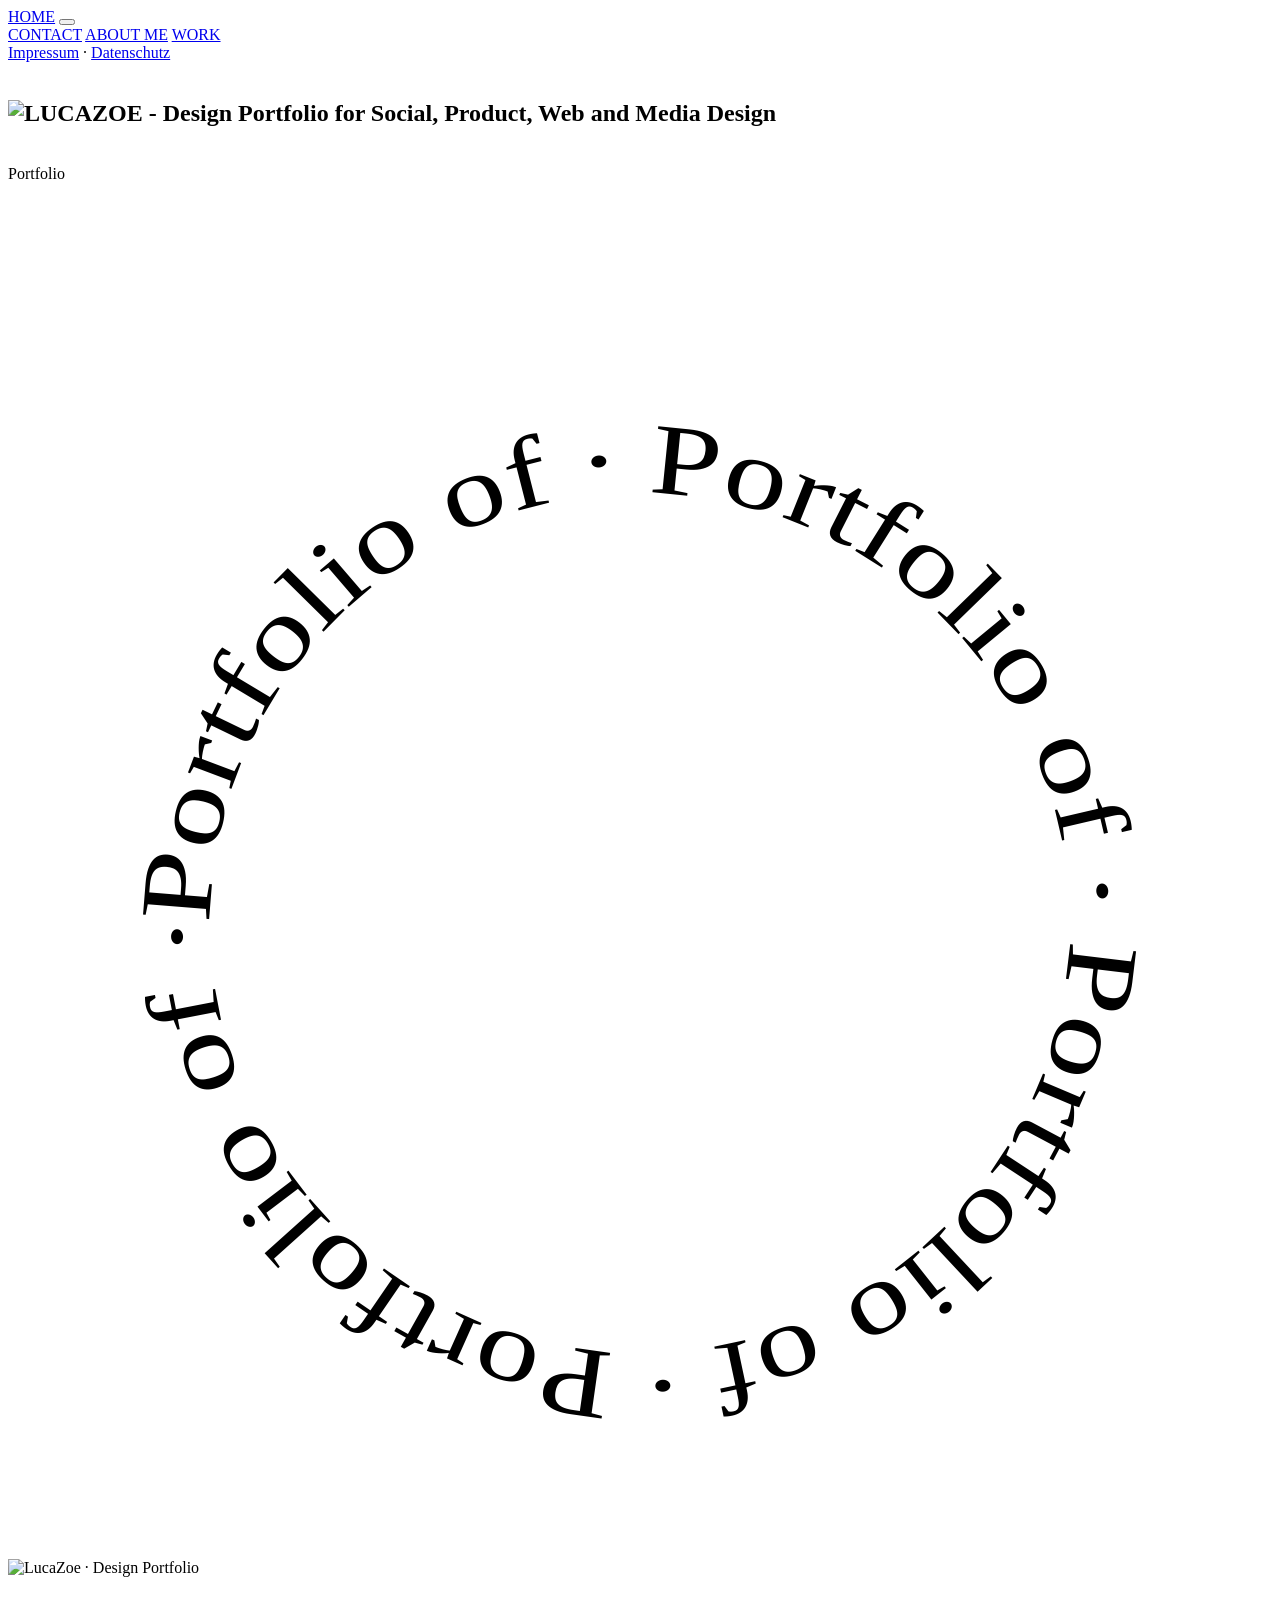
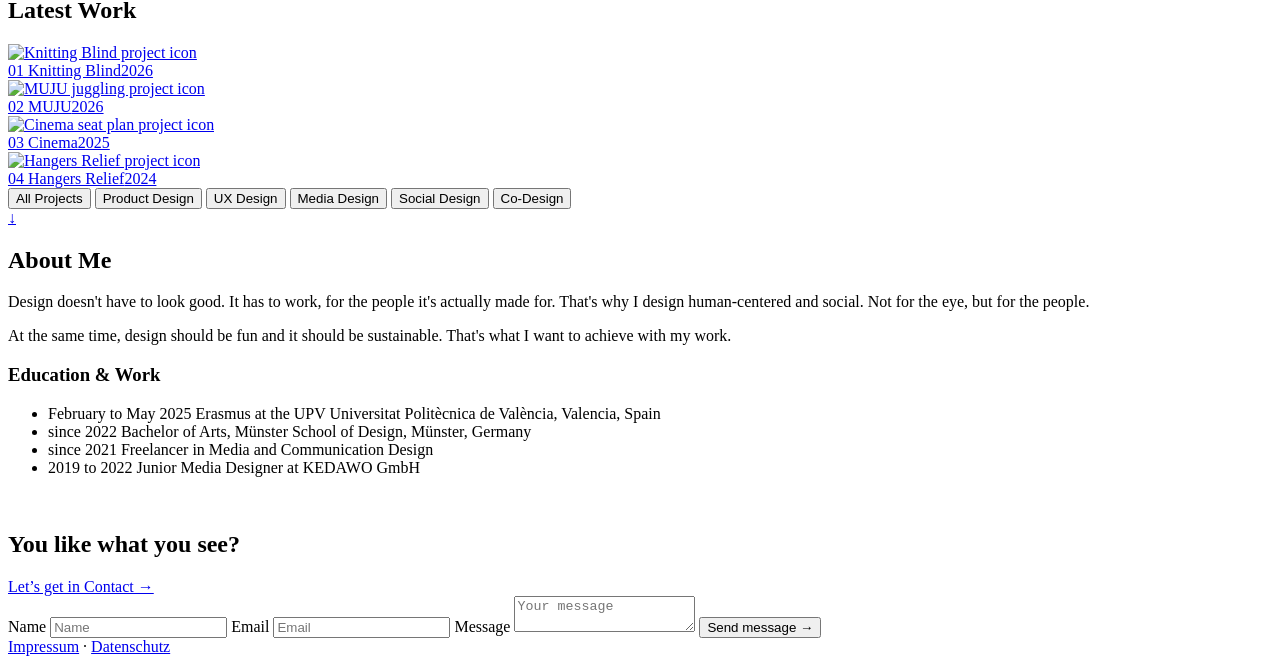
==== index.html @ 9c7be5c7 "Index uploaded" ====
<!doctype html>
<html lang="en">
<head>
  <meta charset="utf-8">
  <meta name="viewport" content="width=device-width, initial-scale=1">
  <meta name="referrer" content="strict-origin-when-cross-origin">
  <meta name="description" content="LUCAZOE - Portfolio for Social, Product, Web and Media Design.">
  <title>LUCAZOE · Design Portfolio</title>
  <link rel="canonical" href="https://lucazoe.com/">
  <meta property="og:type" content="website">
  <meta property="og:title" content="LUCAZOE · Design Portfolio">
  <meta property="og:description" content="LUCAZOE - Portfolio for Social, Product, Web and Media Design.">
  <meta property="og:url" content="https://lucazoe.com/">
  <meta property="og:image" content="https://lucazoe.com/images/lucazoe-logo.png">
  <meta name="twitter:card" content="summary_large_image">
  <meta name="twitter:title" content="LUCAZOE · Design Portfolio">
  <meta name="twitter:description" content="LUCAZOE - Portfolio for Social, Product, Web and Media Design.">
  <meta name="twitter:image" content="https://lucazoe.com/images/lucazoe-logo.png">
  <link rel="icon" href="/favicon.png" type="image/png">
  <link rel="apple-touch-icon" href="/apple-touch-icon.png">
  <link rel="preconnect" href="https://fonts.googleapis.com">
  <link rel="preconnect" href="https://fonts.gstatic.com" crossorigin>
  <link rel="stylesheet" href="https://fonts.googleapis.com/css2?family=DM+Sans:wght@400;700&family=Space+Grotesk:wght@300;400;700&display=swap">
  <link rel="stylesheet" href="style.css">
  <link rel="stylesheet" href="alt-hero.css">
  <script type="application/ld+json">
  {
    "@context": "https://schema.org",
    "@type": "Person",
    "name": "Luca Zoe Pumpe",
    "alternateName": "LUCAZOE",
    "url": "https://lucazoe.com/",
    "image": "https://lucazoe.com/images/lucazoe-logo.png",
    "jobTitle": "Social, Product, Web and Media Designer"
  }
  </script>
</head>
<body>
  <nav class="site-nav" aria-label="Main navigation">
    <a class="menu-button" href="index.html">HOME</a>
    <span class="menu-line" aria-hidden="true"></span>
    <button class="nav-toggle" type="button" aria-expanded="false" aria-controls="nav-links" aria-label="Toggle menu">
      <span class="nav-toggle-bar" aria-hidden="true"></span>
      <span class="nav-toggle-bar" aria-hidden="true"></span>
      <span class="nav-toggle-bar" aria-hidden="true"></span>
    </button>
    <div class="nav-links" id="nav-links">
      <a href="#contact">CONTACT</a>
      <a href="#about">ABOUT ME</a>
      <a href="#work">WORK</a>
      <div class="nav-links-legal">
        <a href="impressum.html">Impressum</a>
        <span aria-hidden="true">&middot;</span>
        <a href="datenschutz.html">Datenschutz</a>
      </div>
    </div>
  </nav>

  <main>
    <section class="hero-section" id="hero" aria-labelledby="hero-title">
      <div class="hero">
        <div class="category face-1 category-photo"><img decoding="async" class="category-inner" src="stickers/face/eyes.png" alt="" draggable="false"></div>
        <h1 id="hero-title" class="hero-title-heading"><img class="hero-type" src="images/lucazoe-logo.png" alt="LUCAZOE - Design Portfolio for Social, Product, Web and Media Design" fetchpriority="high" decoding="async"></h1>
        <div class="category face-2 category-photo"><img decoding="async" class="category-inner" src="stickers/face/nose.png" alt="" draggable="false"></div>
        <span class="category drag-hint"><span class="category-inner">Portfolio</span></span>
        <div class="category face-3 category-photo"><img decoding="async" class="category-inner" src="stickers/face/mouth.png" alt="" draggable="false"></div>
        <div class="category face-4 category-photo"><img decoding="async" class="category-inner" src="stickers/face/mouth-tongue.png" alt="" draggable="false"></div>
        <div class="category face-5 category-photo"><img decoding="async" class="category-inner" src="stickers/face/glasses.png" alt="" draggable="false"></div>
        <div class="category face-6 category-photo"><img decoding="async" class="category-inner" src="stickers/face/eyes-closed.png" alt="" draggable="false"></div>
        <img decoding="async" class="hero-explosion" src="stickers/explosion.png" alt="" aria-hidden="true">
      </div>
    </section>

    <!-- responsive-only hero (≤1080px): swapped in for the drag-and-build hero above,
         which stays the desktop experience. Toggled purely via CSS in alt-hero.css. -->
    <section class="ring-hero-section" aria-label="LUCAZOE · Design Portfolio">
      <div class="ring-hero-frame">
        <img decoding="async" class="ring-word ring-word-zoe" src="images/logo-zoe.png" alt="">
        <div class="ring-badge" aria-hidden="true">
          <svg class="ring-badge-svg" viewBox="0 0 200 200">
            <defs>
              <path id="ringPath" d="M 100,100 m -68,0 a 68,68 0 1,1 136,0 a 68,68 0 1,1 -136,0" />
            </defs>
            <text class="ring-text">
              <textPath href="#ringPath" textLength="427" lengthAdjust="spacingAndGlyphs">Portfolio of · Portfolio of · Portfolio of · Portfolio of · </textPath>
            </text>
          </svg>
        </div>
        <img decoding="async" class="ring-word ring-word-luca" src="images/logo-luca.png" alt="LucaZoe · Design Portfolio">
      </div>
    </section>

    <section class="work-section" id="work" aria-labelledby="work-title">
      <div class="work-sticky">
        <div class="work-header"><h2 class="section-heading button" id="work-title">Latest Work</h2></div>
        <div class="work-body">
          <div class="work-slider">
            <div class="work-track">
              <a class="work-card" id="latest-work-0" href="project-knittingblind.html" data-project="0" data-category="social co-design"><img decoding="async" class="work-card-image" data-src="work/knitting-blind.jpg" alt="Knitting Blind project icon" width="1207" height="1009"><div class="work-card-overlay"><span class="work-card-title"><span class="work-card-num">01</span> Knitting Blind</span><span class="work-card-year">2026</span></div></a>
              <a class="work-card" href="project-mujujuggling.html" data-project="1" data-category="ux media product"><img decoding="async" class="work-card-image" data-src="work/muju-juggling.jpg" alt="MUJU juggling project icon" width="1207" height="1009"><div class="work-card-overlay"><span class="work-card-title"><span class="work-card-num">02</span> MUJU</span><span class="work-card-year">2026</span></div></a>
              <a class="work-card" href="project-cinemaseatplan.html" data-project="2" data-category="ux"><img decoding="async" class="work-card-image" data-src="work/cinema-seat-plan.jpg" alt="Cinema seat plan project icon" width="1207" height="1009"><div class="work-card-overlay"><span class="work-card-title"><span class="work-card-num">03</span> Cinema</span><span class="work-card-year">2025</span></div></a>
              <a class="work-card" href="project-hangersrelief.html" data-project="3" data-category="product"><img decoding="async" class="work-card-image" data-src="work/hangers-relief.jpg" alt="Hangers Relief project icon" width="1207" height="1009"><div class="work-card-overlay"><span class="work-card-title"><span class="work-card-num">04</span> Hangers Relief</span><span class="work-card-year">2024</span></div></a>
            </div>
          </div>
          <div class="work-categories">
            <button class="work-category-box is-active" type="button" data-filter="all">All Projects</button>
            <button class="work-category-box" type="button" data-filter="product">Product Design</button>
            <button class="work-category-box" type="button" data-filter="ux">UX Design</button>
            <button class="work-category-box" type="button" data-filter="media">Media Design</button>
            <button class="work-category-box" type="button" data-filter="social">Social Design</button>
            <button class="work-category-box" type="button" data-filter="co-design">Co-Design</button>
          </div>
        </div>
        <a class="work-next" href="#about" aria-label="Continue to About Me">
          <span class="work-next-arrow" aria-hidden="true">&#8595;</span>
        </a>
      </div>
    </section>

    <section class="section about" id="about" aria-labelledby="about-title">
      <div class="about-copy">
        <div class="about-centered">
          <h2 class="section-heading button" id="about-title">About Me</h2>

          <div class="about-columns">
            <div class="about-intro">
              <p class="about-text">Design doesn't have to look good. It has to work, for the people it's actually made for. That's why I design human-centered and social. Not for the eye, but for the people.</p>
              <p class="about-text">At the same time, design should be fun and it should be sustainable. That's what I want to achieve with my work.</p>
            </div>

            <div class="about-timelines">
              <div class="about-block">
                <h3 class="about-subheading">Education &amp; Work</h3>
                <ul class="about-timeline">
                  <li>
                    <span class="about-timeline-date">February to May 2025</span>
                    <span class="about-timeline-desc">Erasmus at the UPV Universitat Politècnica de València, Valencia, Spain</span>
                  </li>
                  <li>
                    <span class="about-timeline-date">since 2022</span>
                    <span class="about-timeline-desc">Bachelor of Arts, Münster School of Design, Münster, Germany</span>
                  </li>
                  <li>
                    <span class="about-timeline-date">since 2021</span>
                    <span class="about-timeline-desc">Freelancer in Media and Communication Design</span>
                  </li>
                  <li>
                    <span class="about-timeline-date">2019 to 2022</span>
                    <span class="about-timeline-desc">Junior Media Designer at KEDAWO GmbH</span>
                  </li>
                </ul>
              </div>
            </div>
          </div>
        </div>
      </div>
    </section>

    <section class="section contact" data-nav-theme="dark" id="contact" aria-labelledby="contact-title">
      <div class="contact-copy">
        <img class="contact-face" data-src="images/contact-face.png" alt="" aria-hidden="true" decoding="async">
        <h2 class="section-heading button" id="contact-title">You like what you see?</h2>
        <a class="contact-cta" href="mailto:hello@lucazoe.com">Let’s get in Contact &rarr;</a>
      </div>
      <form class="contact-form">
        <label class="sr-only" for="name">Name</label>
        <input id="name" name="name" placeholder="Name" required>
        <label class="sr-only" for="email">Email</label>
        <input id="email" name="email" type="email" placeholder="Email" required>
        <label class="sr-only" for="message">Message</label>
        <textarea id="message" name="message" placeholder="Your message" required></textarea>
        <button type="submit">Send message &rarr;</button>
        <div class="form-status" role="status" aria-live="polite"></div>
      </form>
      <div class="contact-legal">
        <a href="impressum.html">Impressum</a>
        <span aria-hidden="true">·</span>
        <a href="datenschutz.html">Datenschutz</a>
      </div>
    </section>
  </main>

  <script src="script.js" defer></script>
</body>
</html>
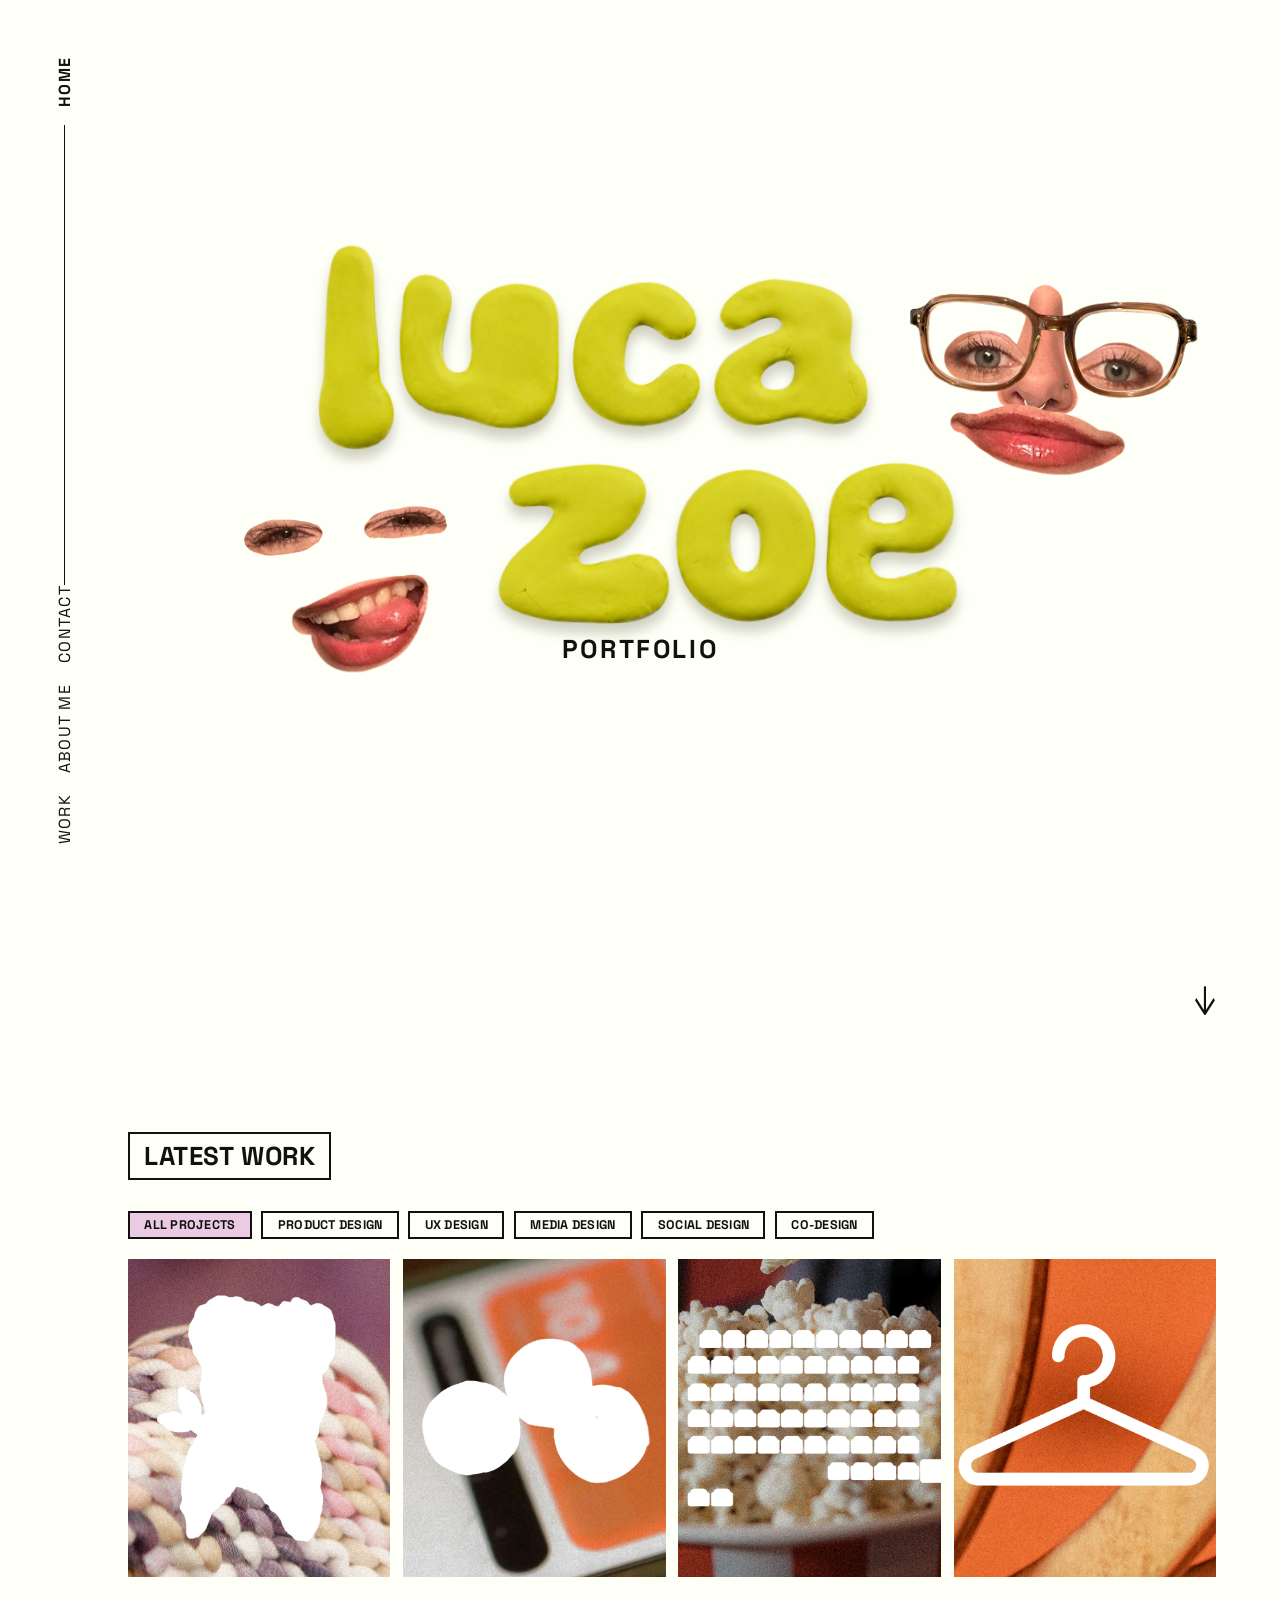
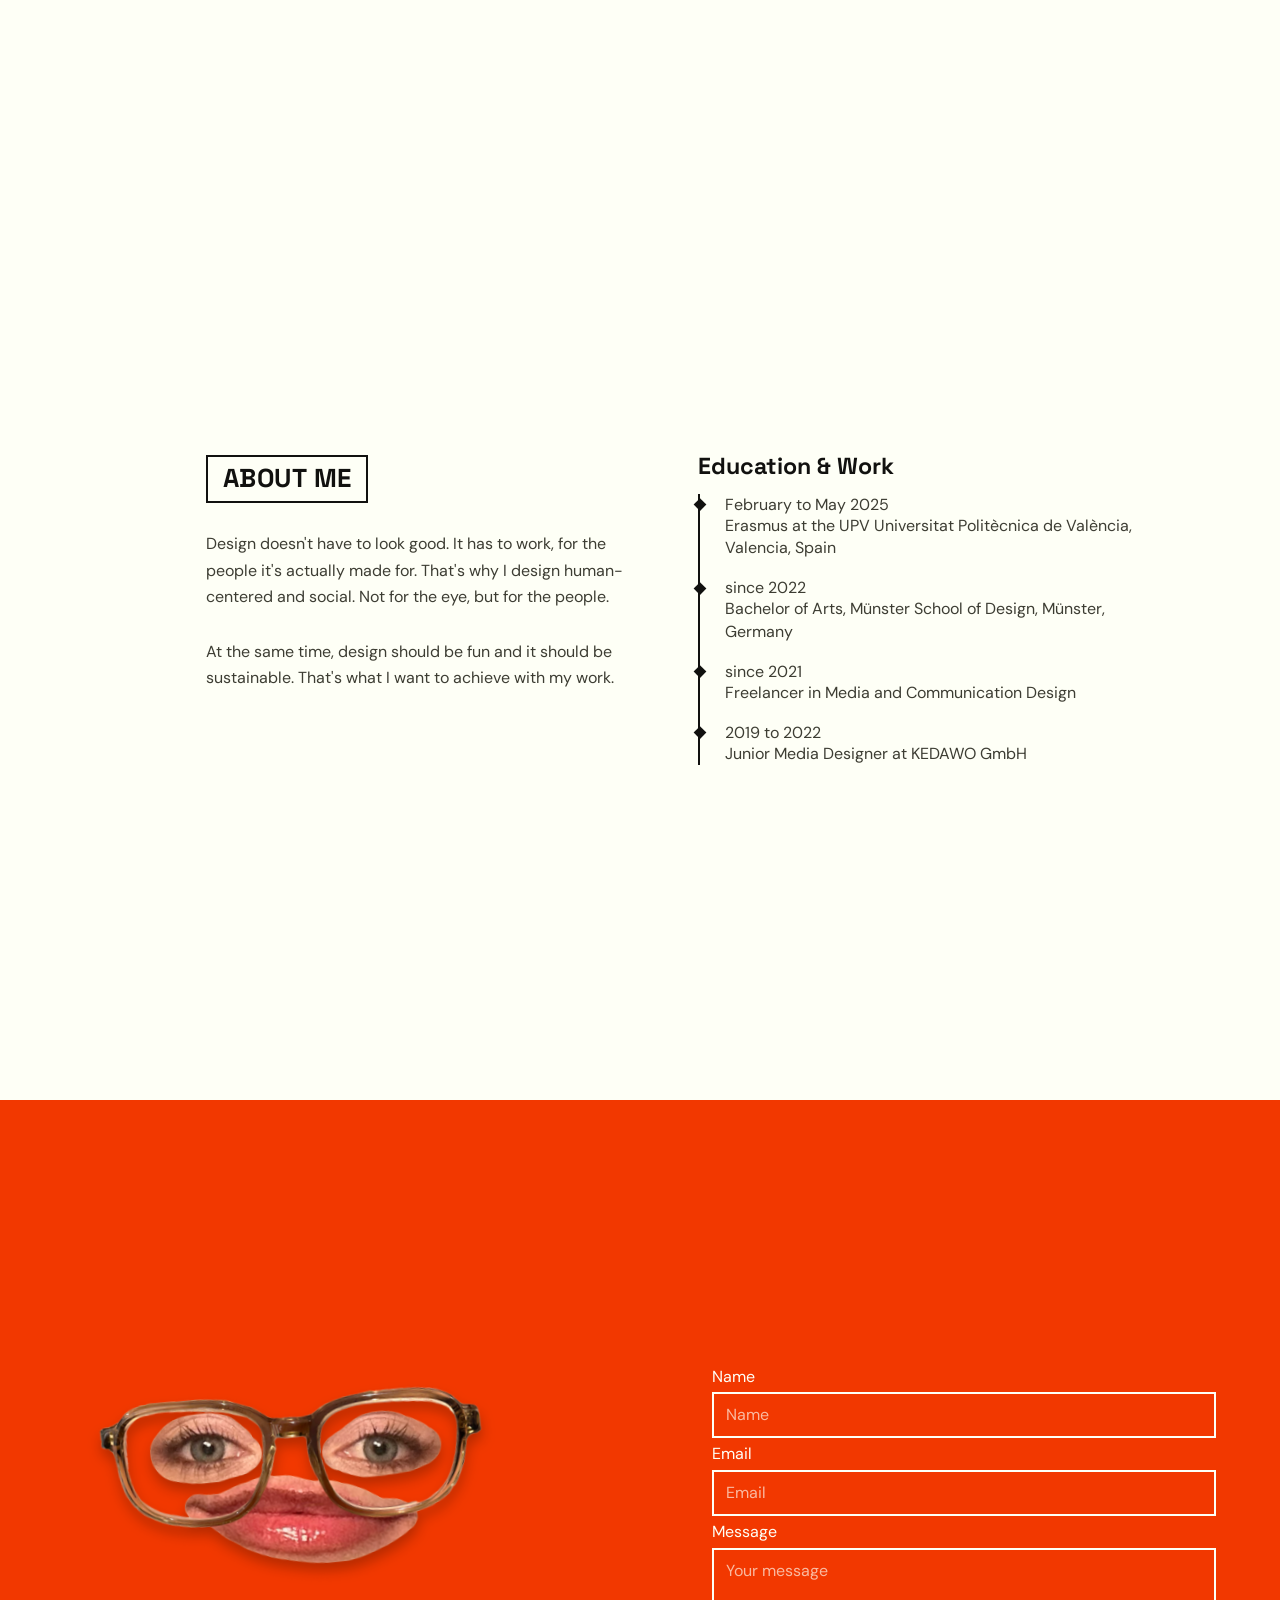
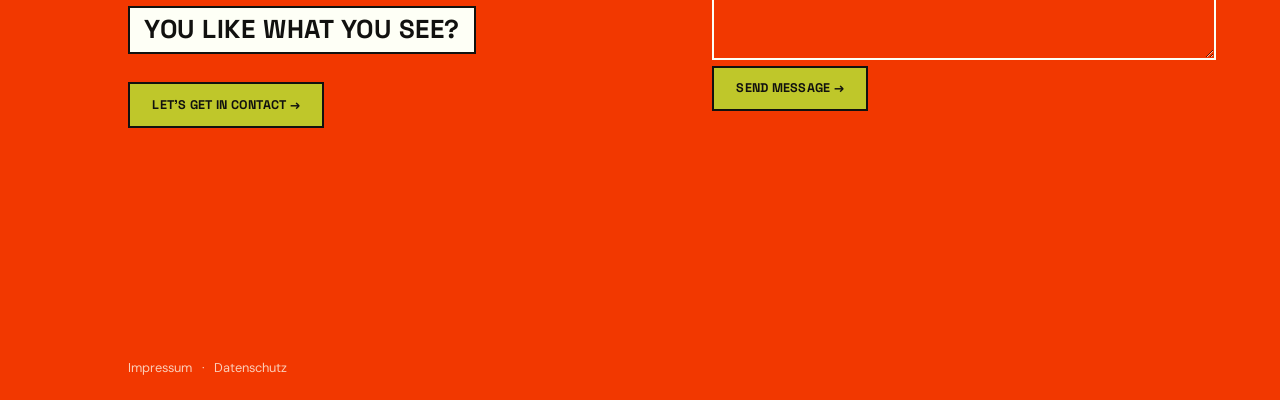
==== commit 309930de: "Update 16.09.26" ====
--- a/index.html
+++ b/index.html
@@ -65,7 +65,7 @@
         <span class="category drag-hint"><span class="category-inner">Portfolio</span></span>
         <div class="category face-3 category-photo"><img decoding="async" class="category-inner" src="stickers/face/mouth.png" alt="" draggable="false"></div>
         <div class="category face-4 category-photo"><img decoding="async" class="category-inner" src="stickers/face/mouth-tongue.png" alt="" draggable="false"></div>
-        <div class="category face-5 category-photo"><img decoding="async" class="category-inner" src="stickers/face/glasses.png" alt="" draggable="false"></div>
+        <div class="category face-5 category-photo"><img decoding="async" class="category-inner" src="stickers/face/glasses.png" alt="" draggable="false"><div class="hero-cursor-hint" aria-hidden="true"><span class="hero-cursor-hint-icon"><svg viewBox="0 0 24 24" xmlns="http://www.w3.org/2000/svg"><g class="hero-cursor-hint-burst"><line x1="4" y1="-0.5" x2="4" y2="-3.5"/><line x1="4" y1="-0.5" x2="4" y2="-3.5" transform="rotate(45 4 2)"/><line x1="4" y1="-0.5" x2="4" y2="-3.5" transform="rotate(90 4 2)"/><line x1="4" y1="-0.5" x2="4" y2="-3.5" transform="rotate(135 4 2)"/><line x1="4" y1="-0.5" x2="4" y2="-3.5" transform="rotate(180 4 2)"/><line x1="4" y1="-0.5" x2="4" y2="-3.5" transform="rotate(225 4 2)"/><line x1="4" y1="-0.5" x2="4" y2="-3.5" transform="rotate(270 4 2)"/><line x1="4" y1="-0.5" x2="4" y2="-3.5" transform="rotate(315 4 2)"/></g><path d="M4 2L4 17L7.5 14L10 20L13 18.5L10.5 12.5L16 12.5Z"/></svg></span></div></div>
         <div class="category face-6 category-photo"><img decoding="async" class="category-inner" src="stickers/face/eyes-closed.png" alt="" draggable="false"></div>
         <img decoding="async" class="hero-explosion" src="stickers/explosion.png" alt="" aria-hidden="true">
       </div>
@@ -160,7 +160,7 @@
       <div class="contact-copy">
         <img class="contact-face" data-src="images/contact-face.png" alt="" aria-hidden="true" decoding="async">
         <h2 class="section-heading button" id="contact-title">You like what you see?</h2>
-        <a class="contact-cta" href="mailto:hello@lucazoe.com">Let’s get in Contact &rarr;</a>
+        <a class="contact-cta" href="mailto:pumpemedia@gmail.com">Let’s get in Contact &rarr;</a>
       </div>
       <form class="contact-form">
         <label class="sr-only" for="name">Name</label>
--- a/style.css
+++ b/style.css
@@ -0,0 +1,678 @@
+:root {
+  --paper: #fefff6;
+  --ink: #11110f;
+  --acid: #bfc72a;
+  --pink: #ebcbe3;
+  --red: #c83306;
+  --gutter: clamp(1.25rem, 5vw, 6rem);
+  --nav-w: 2.75rem;
+  --content-safe: calc(var(--gutter) + var(--nav-w) + 1.25rem);
+
+  /* type system, shared with project.css: exactly 4 categories, each a fixed
+     family+weight pair everything on the site must match. H1 = display/400,
+     appears exactly once (the hero title, project.html only — this page's hero
+     is a logo image). H2 = display/700, every other heading, boxed or not, plus
+     any small-caps label styled like one (e.g. the drag-hint, the work card's
+     hover meta line). Fließtext = text/400, all body copy. Button = display/700
+     + uppercase, reserved for anything meant to read as clickable UI (filled
+     boxes, nav links, "next" labels) — sizes vary by context (a nav link isn't
+     sized like a filled CTA) but family+weight+case never do. H2 sits a half
+     golden-ratio step (√1.618) above body; Button was dialed down a further
+     full step below that, so it no longer moves in lockstep with H2. */
+  --font-display: 'Space Grotesk', sans-serif;
+  --font-text: 'DM Sans', sans-serif;
+  --fs-ratio: 1.618;
+  --fs-ratio-step: 1.272;
+  --fs-body: 1rem;
+  --fs-h2: calc(var(--fs-body) * var(--fs-ratio-step) * var(--fs-ratio-step));
+  --fs-button: calc(var(--fs-body) * var(--fs-ratio-step) / var(--fs-ratio));
+  --fs-h1: calc(var(--fs-body) * 4.236);
+}
+
+* { box-sizing: border-box; }
+
+html {
+  scroll-behavior: smooth;
+  scrollbar-color: var(--acid) var(--paper);
+  scrollbar-width: thin;
+}
+
+/* deferred images (script.js only sets their real src once they actually
+   scroll into view — see the IntersectionObserver there): a shimmering
+   placeholder fills the box so loading is visible, and once the observer
+   fires the image rises up from below into its final spot; the shimmer then
+   just gets swapped out for the decoded photo underneath it once it arrives */
+@keyframes img-shimmer { 0% { background-position: 200% 0; } 100% { background-position: -200% 0; } }
+img[data-src] {
+  translate: 0 6rem;
+  transition: translate 3s cubic-bezier(.16,1,.3,1);
+}
+/* work-card images skip the shimmer placeholder entirely — the card sits with
+   no background of its own, so while loading it should show nothing at all
+   behind the photo rather than a tinted fill */
+img[data-src]:not(.work-card-image) {
+  background: linear-gradient(100deg, rgba(17,17,15,.05) 30%, rgba(17,17,15,.12) 50%, rgba(17,17,15,.05) 70%);
+  background-size: 200% 100%;
+  animation: img-shimmer 1.4s ease-in-out infinite;
+}
+/* carousel .slide images sit this opacity fade out — they're already opacity:0/1
+   toggled by .is-active (see the slider rules further down) and stacked via
+   position:absolute, so fading them in independently would show every slide at
+   once; they still get the shimmer + the further/slower rise above */
+img[data-src]:not(.slide) {
+  opacity: 0;
+  transition: translate 3s cubic-bezier(.16,1,.3,1), opacity 3s cubic-bezier(.16,1,.3,1);
+}
+img[data-src].is-entering { translate: 0 0; }
+img[data-src]:not(.slide).is-entering { opacity: 1; }
+img[data-src].is-loaded { animation: none; background: none; }
+@media (prefers-reduced-motion: reduce) {
+  img[data-src] { animation: none; translate: 0 0; opacity: 1; transition: none; }
+}
+
+::-webkit-scrollbar { width: 12px; }
+::-webkit-scrollbar-track { background: var(--paper); }
+::-webkit-scrollbar-thumb { background: var(--acid); border: 2px solid var(--paper); }
+
+body {
+  margin: 0;
+  color: var(--ink);
+  background: var(--paper);
+  font-family: var(--font-text);
+  font-size: 16px;
+  /* clip, not hidden: hidden (or auto/scroll) on only one axis forces the
+     other axis to compute as auto too, turning body into its own scroll
+     container — which breaks .site-nav's position:fixed sidebar (it would
+     start tracking that new scroll container instead of the viewport).
+     clip suppresses the same stray horizontal overflow without ever
+     creating a scrolling box. */
+  overflow-x: clip;
+}
+
+a { color: inherit; text-decoration: none; }
+
+.site-nav {
+  position: fixed;
+  z-index: 10;
+  top: 3.5rem;
+  left: calc((var(--content-safe) - var(--nav-w)) / 2);
+  width: var(--nav-w);
+  display: flex;
+  flex-direction: column;
+  align-items: center;
+  height: calc(100vh - 7rem);
+}
+
+.menu-button {
+  writing-mode: vertical-rl;
+  transform: rotate(180deg);
+  color: var(--ink);
+  font: 700 var(--fs-body) var(--font-display);
+  letter-spacing: .1em;
+  transition: color .25s ease;
+}
+
+/* flex:1 lets the line fill all the leftover height, pushing CONTACT/ABOUT ME/WORK
+   down flush with the nav's own bottom edge — so the gap below WORK matches the
+   gap above MENUE, both set by .site-nav's top/height */
+.menu-line {
+  width: 1px;
+  flex: 1;
+  margin-top: 1.1rem;
+  background: var(--ink);
+  transition: background .25s ease;
+}
+
+.nav-links {
+  display: flex;
+  flex-direction: column;
+  align-items: center;
+  gap: 1.3rem;
+}
+
+.nav-links a {
+  writing-mode: vertical-rl;
+  transform: rotate(180deg);
+  font: 400 var(--fs-body) var(--font-display);
+  letter-spacing: .08em;
+  transition: color .2s ease;
+}
+
+.nav-links a:hover { color: #777b00; }
+/* legal links only ever show in the mobile dropdown (see the media query
+   below) — the desktop sidebar has no room, and CONTACT already covers
+   reaching out */
+.nav-links-legal { display: none; }
+
+/* hamburger button only exists for the mobile top-bar nav; hidden entirely on
+   desktop so the sidebar nav below is completely unaffected by its presence */
+.nav-toggle { display: none; }
+
+/* white only while a red section (contact) is behind the nav, black everywhere else */
+.site-nav.on-dark .menu-button { color: var(--paper); }
+.site-nav.on-dark .menu-line { background: var(--paper); }
+.site-nav.on-dark .nav-links a { color: var(--paper); }
+.site-nav.on-dark .nav-links a:hover { color: var(--acid); }
+
+.site-footer {
+  padding: 1.5rem var(--gutter) 2rem var(--content-safe);
+  display: flex;
+  gap: .6rem;
+  font: 400 .8rem var(--font-text);
+  color: #8a8a7a;
+}
+.site-footer a { color: inherit; }
+.site-footer a:hover { color: 7b0hsl(60, 100%, 23%); }
+
+.hero-section { height: 100svh; position: relative; }
+
+.hero {
+  position: relative;
+  height: 100%;
+  padding: 3.2rem var(--gutter) 7rem;
+  --logo-w: min(44rem, 59vw);
+  --logo-h: calc(var(--logo-w) * 0.664);
+}
+
+.hero-title-heading { display: contents; }
+
+.hero-type {
+  position: absolute;
+  z-index: 1;
+  top: 50%;
+  left: 50%;
+  width: min(44rem, 59vw);
+  max-width: 66vw;
+  height: auto;
+  filter: drop-shadow(0 0.65rem .35rem rgba(40, 42, 0, .22));
+  transform: translate(-50%, -50%) rotate(-1.5deg);
+  user-select: none;
+  pointer-events: none;
+}
+
+/* stickers and the hint are visible immediately (no more scroll-to-reveal) —
+   a brief one-time wobble on load (triggered from script.js) is the cue that
+   they're draggable instead */
+.category {
+  position: absolute;
+  z-index: 2;
+  font: 400 var(--fs-body) var(--font-text);
+  pointer-events: auto;
+}
+
+/* animates the standalone `rotate` property, not `transform: rotate(...)` —
+   dragging a sticker sets an inline `transform: translate(...)` on this same
+   element, and since `rotate` composes independently alongside `transform`
+   instead of overwriting it, the wobble no longer snaps a dragged sticker back
+   to its un-dragged origin for the animation's duration */
+@keyframes sticker-wobble {
+  0%, 100% { rotate: 0deg; }
+  20% { rotate: -9deg; }
+  40% { rotate: 8deg; }
+  60% { rotate: -5deg; }
+  80% { rotate: 3deg; }
+}
+.category-photo.wobble .category-inner { animation: sticker-wobble .7s ease; }
+
+.category-photo .category-inner {
+  display: block;
+  height: auto;
+  cursor: grab;
+  touch-action: none;
+  -webkit-user-drag: none;
+}
+
+/* widths tied to --logo-w (not independent vw/rem clamps) so every sticker scales in lockstep
+   with the logo and JS's viewport-fit calculation below keeps the whole arrangement on-screen */
+.category.face-1 .category-inner { width: calc(var(--logo-w) * 0.4347); }
+.category.face-2 .category-inner { width: calc(var(--logo-w) * 0.1811); }
+.category.face-3 .category-inner { width: calc(var(--logo-w) * 0.3502); }
+.category.face-4 .category-inner { width: calc(var(--logo-w) * 0.2849); }
+.category.face-5 .category-inner { width: calc(var(--logo-w) * 0.5433); }
+.category.face-6 .category-inner { width: calc(var(--logo-w) * 0.3825); }
+
+.category-photo.is-dragging .category-inner {
+  cursor: grabbing;
+}
+
+.category-inner {
+  display: inline-block;
+  will-change: transform;
+}
+
+/* sits below the logo instead of above it, offset from center by half the
+   logo's own height (plus clearance) so it tracks the logo at any size —
+   z-index raised above the stickers' own (2) so a scattered sticker landing
+   near it (e.g. face-1/face-6 at the bottom) never paints over the text */
+.category.drag-hint {
+  top: 50%;
+  left: 50%;
+  z-index: 5;
+  transform: translate(-50%, calc(-50% + var(--logo-h) * .56));
+  text-transform: uppercase;
+  letter-spacing: .1em;
+  font-family: var(--font-display);
+  font-weight: 700;
+  font-size: var(--fs-h2);
+  max-width: min(90vw, 40rem);
+  text-align: center;
+  transition: opacity .26s ease;
+}
+
+/* text swap at burst time: "Portfolio" fades out, the tagline fades back in —
+   same uppercase/weight as "Portfolio", just a smaller size since it's a full
+   sentence rather than one word */
+.category.drag-hint.is-fading { opacity: 0; }
+.category.drag-hint.is-message {
+  font-size: clamp(1.05rem, 2.1vw, 1.55rem);
+}
+
+.category:hover { color: #777b00; }
+
+/* the little "boom" that flashes at the moment the assembled pieces burst apart —
+   the actual reference graphic (stickers/explosion.png, background removed),
+   sat centered on the logo, above everything (including the raised drag-hint),
+   invisible until script.js adds .is-bursting, then pops and fades in one go */
+.hero-explosion {
+  position: absolute;
+  top: 50%;
+  left: 50%;
+  z-index: 6;
+  width: clamp(8rem, 20vw, 15rem);
+  height: auto;
+  opacity: 0;
+  transform: translate(-50%, -50%) scale(.2);
+  pointer-events: none;
+  user-select: none;
+}
+
+@keyframes hero-explosion-pop {
+  0% { transform: translate(-50%, -50%) scale(.2) rotate(-8deg); opacity: 0; }
+  35% { transform: translate(-50%, -50%) scale(1.15) rotate(4deg); opacity: 1; }
+  60% { transform: translate(-50%, -50%) scale(1) rotate(0deg); opacity: 1; }
+  100% { transform: translate(-50%, -50%) scale(1.35) rotate(2deg); opacity: 0; }
+}
+.hero.is-bursting .hero-explosion { animation: hero-explosion-pop .6s ease-out forwards; }
+
+/* first 5s: the pieces sit assembled into two little faces (glasses/nose/lips at
+   one spot, the other eyes/mouth at another) instead of scattered — script.js then
+   adds .is-burst, and .is-bursting for just the transition's duration, so they
+   spring apart into the arrangement below */
+.hero.is-bursting .category.category-photo {
+  transition: transform .9s cubic-bezier(.34, 1.56, .64, 1);
+}
+
+/* assembled (pre-burst): traced directly off the reference screenshot (offsets
+   relative to the logo's own box, same convention as the burst rules below) —
+   eyes sit behind the glasses' clear lenses, nose sits lower and behind everything */
+.hero .category.face-1 { top: 50%; left: 50%; z-index: 2; transform: translate(calc(-50% + var(--logo-w) * 0.771), calc(-50% + var(--logo-h) * -0.247)); }
+.hero .category.face-2 { top: 50%; left: 50%; z-index: 1; transform: translate(calc(-50% + var(--logo-w) * 0.74), calc(-50% + var(--logo-h) * -0.28)); }
+.hero .category.face-3 { top: 50%; left: 50%; z-index: 4; transform: translate(calc(-50% + var(--logo-w) * 0.74), calc(-50% + var(--logo-h) * -0.03)); }
+.hero .category.face-4 { top: 50%; left: 50%; z-index: 4; transform: translate(calc(-50% + var(--logo-w) * -0.516), calc(-50% + var(--logo-h) * 0.477)); }
+.hero .category.face-5 { top: 50%; left: 50%; z-index: 3; transform: translate(calc(-50% + var(--logo-w) * 0.771), calc(-50% + var(--logo-h) * -0.277)); }
+.hero .category.face-6 { top: 50%; left: 50%; z-index: 4; transform: translate(calc(-50% + var(--logo-w) * -0.548), calc(-50% + var(--logo-h) * 0.228)); }
+
+/* burst (final): arrangement matches screenshots/anordnung-gesicht.png, offsets relative to the logo's own box */
+.hero.is-burst .category.face-1 { z-index: 2; transform: translate(calc(-50% + var(--logo-w) * 0.42), calc(-50% + var(--logo-h) * 0.644)); }
+.hero.is-burst .category.face-2 { z-index: 2; transform: translate(calc(-50% + var(--logo-w) * -0.641), calc(-50% + var(--logo-h) * -0.4)); }
+.hero.is-burst .category.face-3 { z-index: 2; transform: translate(calc(-50% + var(--logo-w) * 0.7), calc(-50% + var(--logo-h) * -0.06)); }
+.hero.is-burst .category.face-4 { z-index: 2; transform: translate(calc(-50% + var(--logo-w) * -0.418), calc(-50% + var(--logo-h) * 0.29)); }
+.hero.is-burst .category.face-5 { z-index: 2; transform: translate(calc(-50% + var(--logo-w) * 0.171), calc(-50% + var(--logo-h) * -0.38)); }
+.hero.is-burst .category.face-6 { z-index: 2; transform: translate(calc(-50% + var(--logo-w) * -0.6), calc(-50% + var(--logo-h) * 0.68)); }
+
+/* cursor hint sitting right on the glasses (face-5), not beside them — a one-time intro
+   played by script.js 0.3s after the burst settles: pops in (.is-visible), mimes a click
+   (scale pulse + burst), then drags the glasses to the right (.is-auto-dragging tweens
+   the translate that both the glasses and the cursor get, so they visibly move together)
+   before fading back out for good — a flat, outline-free arrow in the same red as the
+   contact section/form (#f23800). After that the stickers take over the idle nudge
+   again via the wobble above. */
+.hero-cursor-hint {
+  position: absolute;
+  top: 44%;
+  left: 66%;
+  opacity: 0;
+  transform: translate(-50%, -50%);
+  pointer-events: none;
+  z-index: 10;
+  transition: opacity .35s ease;
+}
+.hero-cursor-hint.is-visible {
+  animation: cursor-hint-appear .5s cubic-bezier(.34, 1.56, .64, 1) forwards;
+}
+/* only while the scripted drag plays — real user drags stay instant (no transition),
+   set directly via the hero pointermove handler */
+.category-photo.is-auto-dragging .category-inner,
+.hero-cursor-hint.is-auto-dragging {
+  transition: translate .8s cubic-bezier(.34, 1.56, .64, 1);
+}
+.hero-cursor-hint-icon {
+  position: relative;
+  display: block;
+  width: clamp(2.7rem, 4.5vw, 4.5rem);
+  height: clamp(2.7rem, 4.5vw, 4.5rem);
+}
+/* overflow visible: the burst lines (drawn radiating out from the arrow's tip at
+   viewBox point 4,2) reach past the 24x24 viewBox once scaled up in the animation
+   below, and would otherwise get clipped by the svg's own default overflow:hidden */
+.hero-cursor-hint-icon svg { display: block; width: 100%; height: 100%; overflow: visible; }
+.hero-cursor-hint-icon path {
+  fill: #f23800;
+}
+/* eight short strokes around the tip (not a ring) — scaling the whole group out from
+   that exact point, while fading, reads as little dashes shooting outward from the
+   click, comic-sparkle style, instead of a wave/ripple expanding evenly */
+.hero-cursor-hint-burst {
+  transform-box: view-box;
+  transform-origin: 4px 2px;
+  opacity: 0;
+}
+.hero-cursor-hint-burst line {
+  stroke: #f23800;
+  stroke-width: 1.6;
+  stroke-linecap: round;
+}
+
+@keyframes cursor-hint-appear {
+  0% { opacity: 0; transform: translate(-50%, -50%) scale(.4); }
+  100% { opacity: 1; transform: translate(-50%, -50%) scale(1); }
+}
+@keyframes cursor-hint-click {
+  0%, 100% { transform: scale(1); }
+  40% { transform: scale(.7); }
+  70% { transform: scale(1.1); }
+}
+@keyframes cursor-hint-burst {
+  0% { opacity: 0; transform: scale(.26); }
+  30% { opacity: 1; transform: scale(.91); }
+  100% { opacity: 0; transform: scale(1.95); }
+}
+.hero-cursor-hint-icon.is-clicking { animation: cursor-hint-click .6s ease; }
+.hero-cursor-hint-icon.is-clicking .hero-cursor-hint-burst { animation: cursor-hint-burst .6s ease; }
+
+.section {
+  min-height: 100svh;
+  padding: 3rem var(--gutter) 3rem var(--content-safe);
+  display: flex;
+  flex-direction: column;
+  justify-content: center;
+}
+
+.section-heading {
+  margin: 0 0 3.2rem;
+  font: 700 var(--fs-h2) var(--font-display);
+}
+
+/* a badge is only "button"-colored (acid/pink) when it's actually clickable; a
+   plain white-filled badge is just a heading (H2), styled but not pressable */
+.section-heading.button {
+  display: inline-block;
+  margin: 0;
+  padding: .35rem .9rem;
+  background: var(--paper);
+  border: 2px solid var(--ink);
+  color: var(--ink);
+  font-size: var(--fs-h2);
+  text-transform: uppercase;
+  letter-spacing: .02em;
+  font-weight: 700;
+  font-family: var(--font-display);
+}
+
+.about {
+  position: relative;
+}
+/* align-items: center centers .about-centered — the heading + the two columns,
+   grouped together — as a single block within the section's full width */
+.about-copy { position: relative; z-index: 1; display: flex; flex-direction: column; align-items: center; gap: clamp(1rem, 2.2vw, 1.9rem); }
+.about-text { max-width: 40ch; margin: 0; font: var(--fs-body) var(--font-text); line-height: 1.65; color: #3d3d33; }
+
+/* inside that centered block, align-items: flex-start keeps the heading flush
+   with the left edge of the columns below it (rather than centered on its own,
+   narrower width) — a narrower max-width keeps the whole group more compact */
+.about-centered { display: flex; flex-direction: column; align-items: flex-start; gap: clamp(1rem, 2.2vw, 1.9rem); max-width: 66rem; }
+
+/* the intro text and the Education & Work timeline side by side, vertically
+   centered on each other (instead of top-aligned, so the shorter intro text
+   doesn't leave Education & Work sitting low); wraps back to a single stacked
+   column if the combined width doesn't fit */
+.about-columns { display: flex; flex-wrap: wrap; align-items: flex-start; gap: clamp(2rem, 4vw, 4rem); }
+.about-intro { display: flex; flex-direction: column; gap: clamp(1rem, 2.2vw, 1.9rem); max-width: 40ch; }
+
+.about-timelines { display: flex; flex-direction: column; gap: clamp(1.6rem, 3vw, 2.3rem); max-width: 40ch; align-self: center; transform: translateY(-80px); }
+.about-block { display: flex; flex-direction: column; gap: .8rem; }
+.about-subheading { margin: 0; font: 700 clamp(1.2rem, 2vw, 1.45rem) var(--font-display); color: var(--ink); }
+
+.about-timeline { position: relative; list-style: none; margin: 0; padding-left: 1.6rem; border-left: 2px solid var(--ink); display: flex; flex-direction: column; gap: 1.1rem; }
+.about-timeline li { position: relative; }
+/* diamond marker centered on the vertical line, echoing the reference layout */
+.about-timeline li::before { content: ''; position: absolute; left: -1.6rem; top: .4rem; width: .55rem; height: .55rem; background: var(--ink); transform: translateX(-50%) rotate(45deg); }
+.about-timeline-date { display: block; font: var(--fs-body) var(--font-text); color: #3d3d33; }
+.about-timeline-desc { display: block; font: var(--fs-body) var(--font-text); color: #3d3d33; line-height: 1.4; }
+
+/* its own full-height section again (no more overlap with the hero above);
+   centering .work-sticky inside it gives even breathing room top and bottom
+   whenever the content is shorter than the viewport */
+.work-section { padding: 0; position: relative; height: 100svh; display: flex; flex-direction: column; justify-content: center; }
+/* trimmed padding/gap (vs. the previous, more generous chrome) so the gallery
+   grid — the section's actual content — claims more of the fixed 100svh area */
+.work-sticky { min-height: 34rem; display: flex; flex-direction: column; justify-content: space-between; gap: clamp(1.25rem, 2.4vw, 2rem); padding: clamp(2.25rem, 6vh, 4.5rem) var(--gutter) clamp(2rem, 5vh, 3.75rem) var(--content-safe); }
+.work-header { display: flex; align-items: baseline; gap: 1.5rem; flex-wrap: wrap; }
+.work-header, .work-body { position: relative; z-index: 1; }
+/* column-reverse: the categories row sits last in the markup (after the
+   gallery) but renders first — filters above the gallery, same arrangement
+   as the mobile layout below */
+.work-body { display: flex; flex-direction: column-reverse; gap: clamp(.75rem, 1.6vw, 1.25rem); flex: 1; min-height: 0; }
+/* a static single-row gallery grid, not a slider — cards no longer
+   expand/collapse or track scroll position, they just sit side by side */
+.work-slider { display: grid; grid-template-columns: repeat(4, 1fr); grid-template-rows: 1fr; gap: clamp(.5rem, 1vw, 1rem); flex: 1; min-height: 0; }
+/* invisible on desktop (display:contents removes it from the box tree, so the
+   cards inside stay direct grid children of .work-slider); the mobile media
+   query turns it into the actual sliding track of a side-by-side,
+   auto-advancing slider */
+.work-track { display: contents; }
+.work-categories { display: flex; flex-direction: row; flex-wrap: wrap; align-items: center; gap: .6rem; flex: none; }
+/* pink fill = a real, clickable filter button, so it gets the dedicated button
+   size — bigger than body copy, smaller than any heading */
+.work-category-box {
+  display: inline-block;
+  padding: .35rem .9rem;
+  background: transparent;
+  border: 2px solid var(--ink);
+  color: var(--ink);
+  font: 700 var(--fs-button) var(--font-display);
+  line-height: 1.05;
+  text-transform: uppercase;
+  letter-spacing: .02em;
+  text-align: left;
+  white-space: nowrap;
+  cursor: pointer;
+  transition: background .2s ease, color .2s ease;
+}
+.work-category-box:hover { background: rgba(0, 0, 0, .06); }
+.work-category-box.is-active { background: var(--pink); color: var(--ink); }
+.work-category-box.is-active:hover { background: #ddb0d0; }
+.work-next {
+  position: absolute;
+  top: calc(clamp(3.5rem, 9vh, 6.5rem) + 2px + .35rem);
+  right: var(--gutter);
+  z-index: 2;
+  display: flex;
+  flex-direction: column;
+  align-items: center;
+  gap: .35rem;
+  color: var(--ink);
+}
+.work-next-arrow {
+  font-size: 1.6rem;
+  line-height: 1;
+  display: inline-block;
+  transform: scaleY(1.6);
+  transition: transform .2s ease;
+}
+.work-next:hover .work-next-arrow { transform: scaleY(1.6) translateY(.2rem); }
+.work-card { position: relative; width: 100%; height: 100%; overflow: hidden; cursor: pointer; }
+.work-card.is-hidden { display: none; }
+.work-card-image { width: 100%; height: 100%; object-fit: cover; display: block; }
+.work-card-overlay { position: absolute; inset: 0; display: flex; flex-direction: column; justify-content: flex-end; gap: .5rem; padding: 1.9rem 1.75rem 1.6rem; background: rgba(0,0,0,.5); opacity: 0; transition: opacity 340ms ease; }
+.work-card:hover .work-card-overlay { opacity: 1; }
+.work-card-year { color: #d6e635; font: 700 .68rem/1 var(--font-display); letter-spacing: .16em; text-transform: uppercase; }
+.work-card-title { color: #fffdeb; font: 700 var(--fs-h2)/1 var(--font-display); }
+
+.contact {
+  position: relative;
+  display: grid;
+  grid-template-columns: 1fr 1fr;
+  align-content: center;
+  gap: 5rem;
+  background: #f23800;
+  color: var(--paper);
+}
+
+.contact-copy { display: flex; flex-direction: column; align-items: flex-start; gap: clamp(1rem, 2.2vw, 1.9rem); }
+.contact-copy p { margin: 0; }
+/* green fill = a real, clickable link, so it gets the button size/style
+   instead of a plain underline */
+.contact-cta { display: inline-block; padding: .8rem 1.4rem; background: var(--acid); border: 2px solid var(--ink); color: var(--ink); font: 700 var(--fs-button) var(--font-display); text-transform: uppercase; letter-spacing: .02em; }
+
+.contact-form { display: grid; gap: .35rem; }
+.contact-form label { color: var(--paper); }
+
+.contact-form input,
+.contact-form textarea {
+  width: 100%;
+  border: 2px solid var(--paper);
+  border-radius: 0;
+  background: transparent;
+  color: var(--paper);
+  font: inherit;
+  padding: .65rem .75rem;
+  outline: none;
+}
+
+.contact-form input::placeholder,
+.contact-form textarea::placeholder { color: rgba(254, 255, 246, .65); }
+
+.contact-form input:focus,
+.contact-form textarea:focus { box-shadow: 4px 4px 0 var(--paper); }
+.contact-form textarea { min-height: 7rem; resize: vertical; }
+.contact-form button { justify-self: start; border: 2px solid var(--ink); background: var(--acid); color: var(--ink); cursor: pointer; padding: .8rem 1.4rem; font: 700 var(--fs-button) var(--font-display); text-transform: uppercase; letter-spacing: .02em; }
+
+.contact-legal { position: absolute; left: var(--content-safe); bottom: 1.5rem; display: flex; gap: .6rem; font: 400 .8rem var(--font-text); color: var(--paper); opacity: .75; }
+.contact-legal a { color: inherit; }
+.contact-legal a:hover { color: var(--acid); }
+.contact-face { width: clamp(21.6rem, 32.4vw, 30.6rem); height: auto; transform: rotate(-6deg); filter: drop-shadow(0 .5rem .4rem rgba(0, 0, 0, .25)); }
+.form-status { font-size: .85rem; min-height: 1.3em; }
+
+@media (max-width: 1080px) {
+  /* every heading (section titles, the hero's "Portfolio" hint, slider
+     captions) reads off --fs-h2, so scaling it down here makes them all a
+     notch smaller together instead of hand-tuning each one */
+  :root { --fs-h2: calc(var(--fs-body) * var(--fs-ratio-step) * var(--fs-ratio-step) * 0.8); }
+
+  /* the desktop's vertical sidebar collapses into a fixed top bar: HOME stays
+     at the left edge, CONTACT/ABOUT ME/WORK move into a hamburger-triggered
+     dropdown at the right. The bar is opaque, so content needs top clearance
+     (reserved via body padding) and the nav no longer needs to swap to light
+     text over dark sections — it always sits above them now, not over them. */
+  body { padding-top: 3.75rem; }
+  .site-nav {
+    flex-direction: row;
+    align-items: center;
+    top: 0;
+    left: 0;
+    width: 100%;
+    /* matches body's padding-top exactly, so there's no sub-pixel sliver
+       between the nav's own background and the page content below it */
+    height: 3.75rem;
+    padding: 0 1.25rem;
+    background: var(--paper);
+  }
+  .menu-button { writing-mode: horizontal-tb; transform: none; }
+  /* same relationship as the desktop sidebar (line fills the leftover space
+     between HOME and the rest), just rotated: a horizontal rule between HOME
+     and the hamburger instead of a vertical one between HOME and the links */
+  .menu-line { display: block; width: auto; height: 1px; flex: 1; margin: 0 1.1rem; }
+  .nav-toggle { display: flex; flex-direction: column; justify-content: center; gap: .3rem; width: 1.9rem; height: 1.4rem; background: none; border: none; padding: 0; cursor: pointer; }
+  .nav-toggle-bar { display: block; width: 100%; height: 2px; background: var(--ink); transition: transform .25s ease, opacity .2s ease; }
+  .site-nav.is-open .nav-toggle-bar:nth-child(1) { transform: translateY(.85rem) rotate(45deg); }
+  .site-nav.is-open .nav-toggle-bar:nth-child(2) { opacity: 0; }
+  .site-nav.is-open .nav-toggle-bar:nth-child(3) { transform: translateY(-.85rem) rotate(-45deg); }
+  .nav-links {
+    position: fixed;
+    top: 3.75rem;
+    left: 0;
+    right: 0;
+    flex-direction: column;
+    align-items: stretch;
+    gap: 0;
+    max-height: 0;
+    overflow: hidden;
+    background: var(--paper);
+    border-bottom: 2px solid transparent;
+    transition: max-height .25s ease, border-color .25s ease;
+  }
+  .site-nav.is-open .nav-links { max-height: 16rem; border-bottom-color: var(--ink); }
+  .nav-links a { writing-mode: horizontal-tb; transform: none; padding: 1rem 1.25rem; border-top: 1px solid rgba(17, 17, 15, .12); }
+  .site-nav.on-dark .menu-button,
+  .site-nav.on-dark .nav-links a { color: var(--ink); }
+  .site-nav.on-dark .menu-line { background: var(--ink); }
+  /* mobile dropdown reads WORK, ABOUT ME, CONTACT top to bottom — a different
+     order than the desktop sidebar's CONTACT/ABOUT ME/WORK, so it's set here
+     via flex order (by href, since the links are plain <a> with no classes)
+     rather than by reordering the desktop markup */
+  .nav-links a[href$="#work"] { order: 1; }
+  .nav-links a[href$="#about"] { order: 2; }
+  .nav-links a[href$="#contact"] { order: 3; }
+  .nav-links-legal { order: 4; }
+  /* Impressum/Datenschutz ride along in the same dropdown as CONTACT/ABOUT
+     ME/WORK, but read as secondary: smaller body copy instead of the bold
+     display font the real nav items use, so they don't compete with them */
+  .nav-links-legal { display: flex; gap: .6rem; padding: .85rem 1.25rem 1.1rem; border-top: 1px solid rgba(17, 17, 15, .12); }
+  .nav-links-legal a { font: 400 .8rem var(--font-text); letter-spacing: normal; opacity: .7; padding: 0; border-top: none; }
+
+  .hero-type { width: 84vw; max-width: 84vw; }
+  .hero { --logo-w: 84vw; }
+  .section { padding-left: var(--gutter); }
+  .site-footer { padding-left: var(--gutter); }
+  /* below this breakpoint the 3x2 gallery grid goes back to being a single,
+     one-viewport-tall slide deck, advanced by the 3s timer in script.js */
+  .work-section { height: 100svh; }
+  .work-sticky { min-height: 38rem; padding-left: var(--gutter); padding-right: var(--gutter); }
+  .work-body { gap: .6rem; }
+  /* back to a flex slider (desktop's base is now a grid): pan-y lets vertical
+     page scroll still work over the slider, horizontal swipe is claimed by
+     script.js's own pointer handling instead of the browser's native scrolling */
+  .work-slider { display: flex; flex: 1 1 0; min-height: 0; overflow: hidden; touch-action: pan-y; }
+  /* the track holds the cards genuinely side by side and slides by 100% per
+     step (script.js sets the transform, from either the 3s timer or a
+     finger swipe), so exactly one always fills the whole gallery area */
+  .work-track { display: flex; width: 100%; height: 100%; transition: transform 600ms cubic-bezier(.22,1,.36,1); }
+  /* caption sits below the image instead of hovering over it — a column
+     stack per card, image taking whatever height the caption leaves it */
+  .work-card { width: 100%; flex: none; display: flex; flex-direction: column; gap: .5rem; cursor: grab; background: none; }
+  .work-card-image { width: 100%; flex: 1; min-height: 0; }
+  .work-card-overlay { position: static; inset: auto; padding: .1rem 0 0; background: none; opacity: 1; }
+  .work-card-year { color: #777b00; }
+  .work-card-title { color: var(--ink); }
+  /* the arrow link only made sense as a "next section" cue for the old
+     scroll-jacked carousel; the timed/swipeable slider doesn't need it,
+     and removing it frees the vertical space back to the gallery */
+  .work-next { display: none; }
+  /* filters become a thin, horizontally-scrollable strip (desktop instead
+     wraps them onto multiple lines, since it has the width to spare);
+     scrollbar hidden (still scrollable by touch/drag) so it doesn't read
+     as a stray colored bar under the row */
+  .work-categories { flex-wrap: nowrap; overflow-x: auto; -webkit-overflow-scrolling: touch; gap: .5rem; padding: .15rem .15rem .4rem; scrollbar-width: none; }
+  .work-categories::-webkit-scrollbar { display: none; }
+  .work-category-box { flex: none; font-size: 1.05rem; }
+  .work-next { position: static; flex-direction: row; align-self: center; }
+  .contact { grid-template-columns: 1fr; gap: 3rem; }
+  .contact-face { width: 54vw; }
+  .contact-legal { left: var(--gutter); }
+  /* the -80px lift is a desktop-only trick to vertically balance the timeline
+     against the taller intro column when they sit side by side; once
+     about-columns wraps to a single stack here, that offset instead drags the
+     timeline up into the intro text above it */
+  .about-timelines { transform: none; }
+}
--- a/alt-hero.css
+++ b/alt-hero.css
@@ -0,0 +1,76 @@
+/* Alternative hero: logo + rotating "Portfolio of" ring badge.
+   Loaded after style.css — reuses its color/font variables.
+   This is the responsive (≤1080px) replacement for the drag-and-build hero
+   in index.html — desktop keeps that one untouched, so the two sections
+   are swapped purely by hiding/showing them here. */
+
+.ring-hero-section {
+  display: none;
+  /* content-sized, not a full screen — less empty space is left above/below
+     the logo than a 100svh, center-aligned box would leave */
+  align-items: center;
+  justify-content: center;
+  padding: clamp(1.25rem, 4vh, 2.25rem) var(--gutter);
+}
+
+@media (max-width: 1080px) {
+  .hero-section { display: none; }
+  .ring-hero-section { display: flex; }
+}
+
+.ring-hero-frame {
+  position: relative;
+  width: min(72vw, 620px);
+  aspect-ratio: 1 / 1;
+}
+
+/* Stacking order (back → front) creates the "over Zoe, under Luca" effect
+   automatically: wherever an opaque letter pixel sits above the ring in this
+   order, it visually covers it — no masking needed thanks to PNG alpha. */
+.ring-word {
+  position: absolute;
+  left: 0;
+  width: 100%;
+  height: auto;
+  user-select: none;
+  pointer-events: none;
+}
+
+.ring-word-zoe { top: 50%; z-index: 1; }
+
+.ring-badge {
+  position: absolute;
+  inset: 0;
+  z-index: 2;
+}
+
+.ring-badge-svg {
+  width: 100%;
+  height: 100%;
+  animation: ring-spin 22s linear infinite;
+  transform-origin: 50% 50%;
+}
+
+.ring-text {
+  font-family: var(--font-display);
+  font-weight: 300;
+  font-size: 10.5px;
+  letter-spacing: .04em;
+  fill: var(--ink);
+  text-transform: uppercase;
+}
+
+.ring-word-luca { top: 14%; z-index: 3; }
+
+@keyframes ring-spin {
+  to { transform: rotate(360deg); }
+}
+
+@media (prefers-reduced-motion: reduce) {
+  .ring-badge-svg { animation: none; }
+}
+
+@media (max-width: 640px) {
+  .ring-hero-frame { width: min(88vw, 420px); }
+  .ring-text { font-size: 11.5px; }
+}
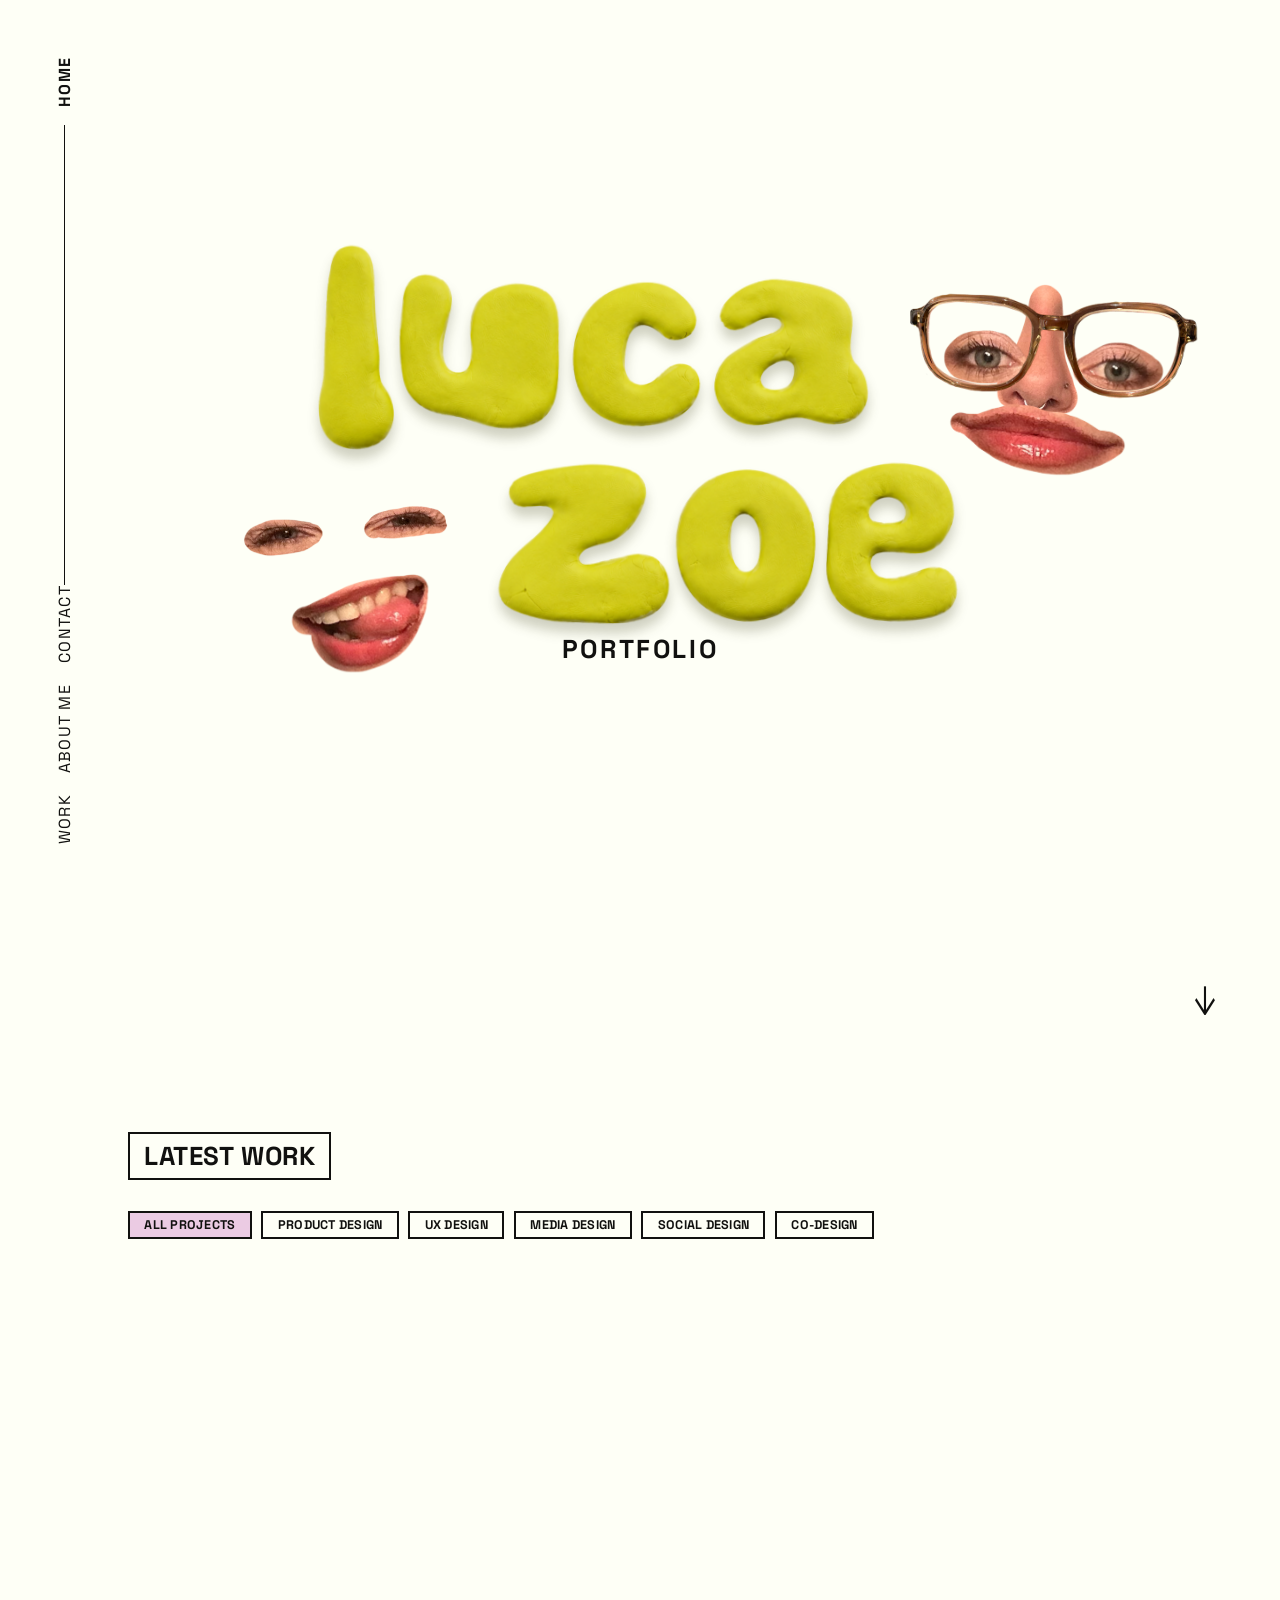
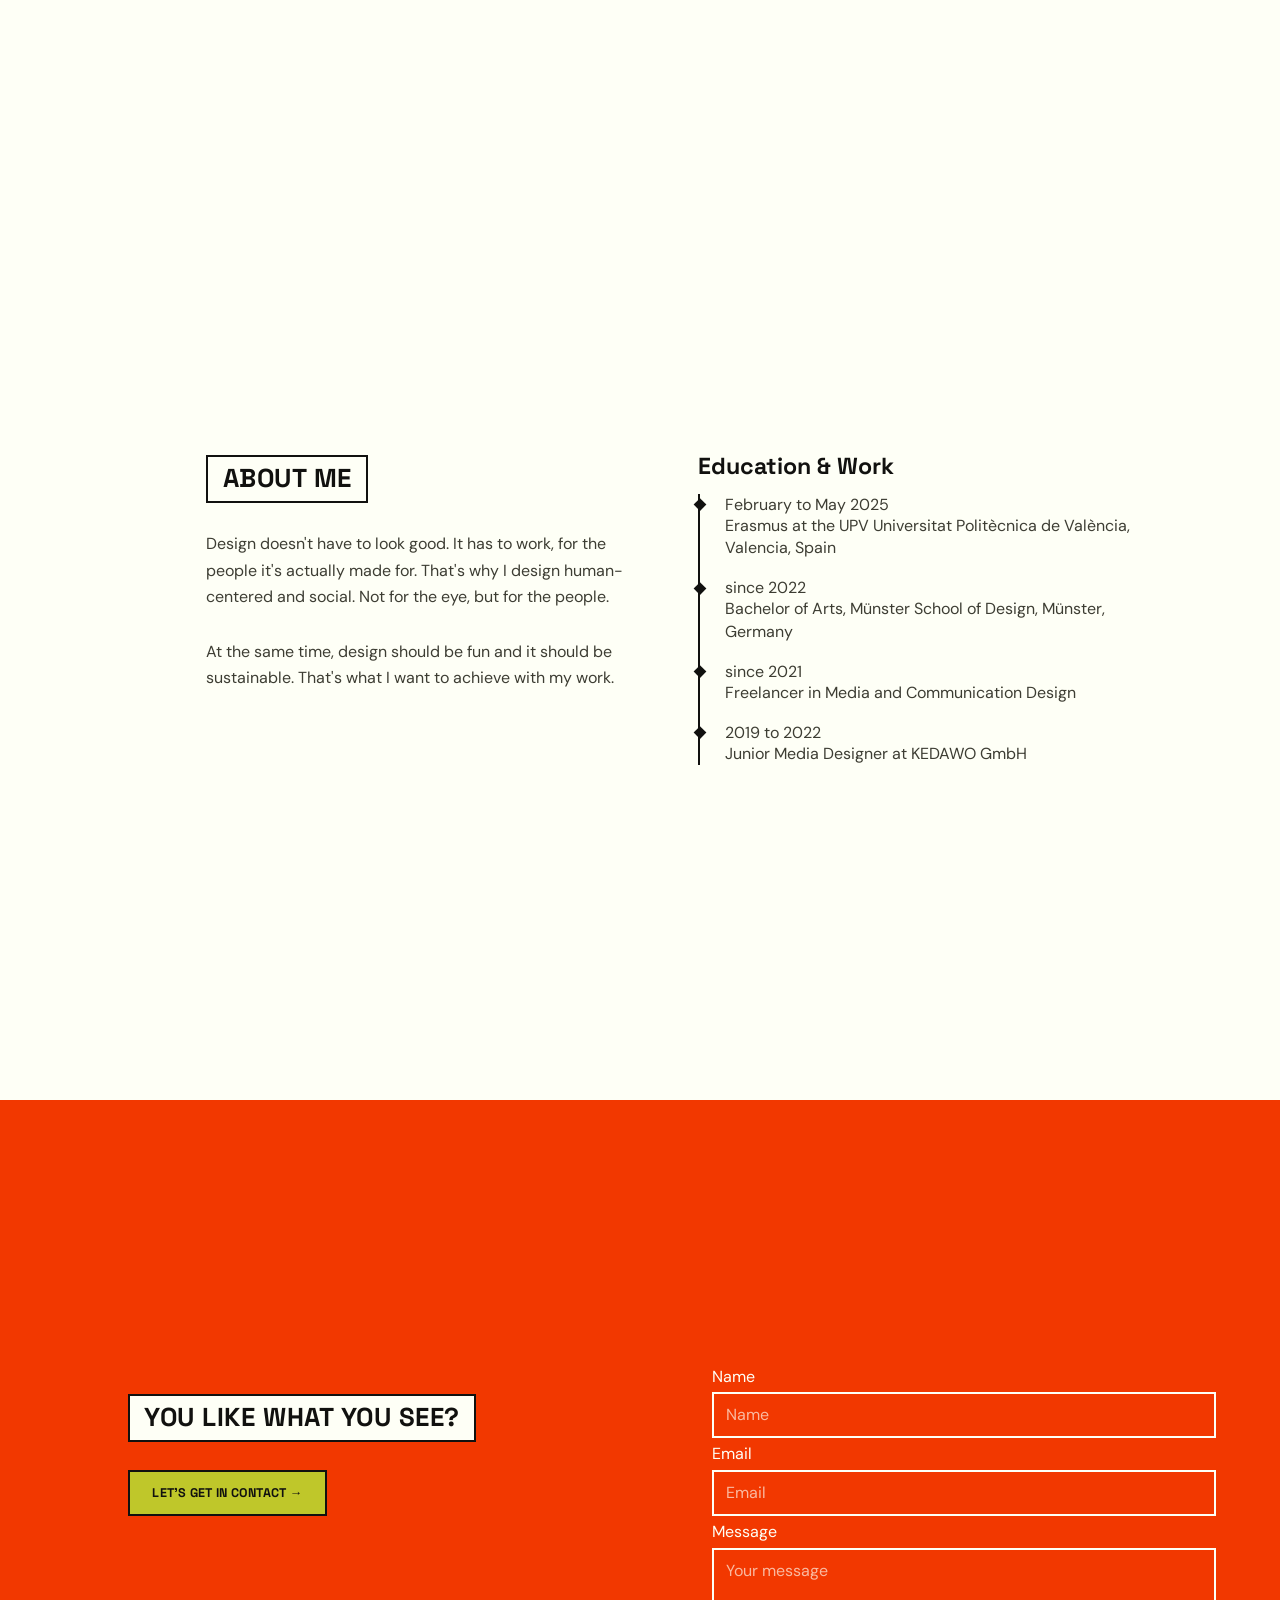
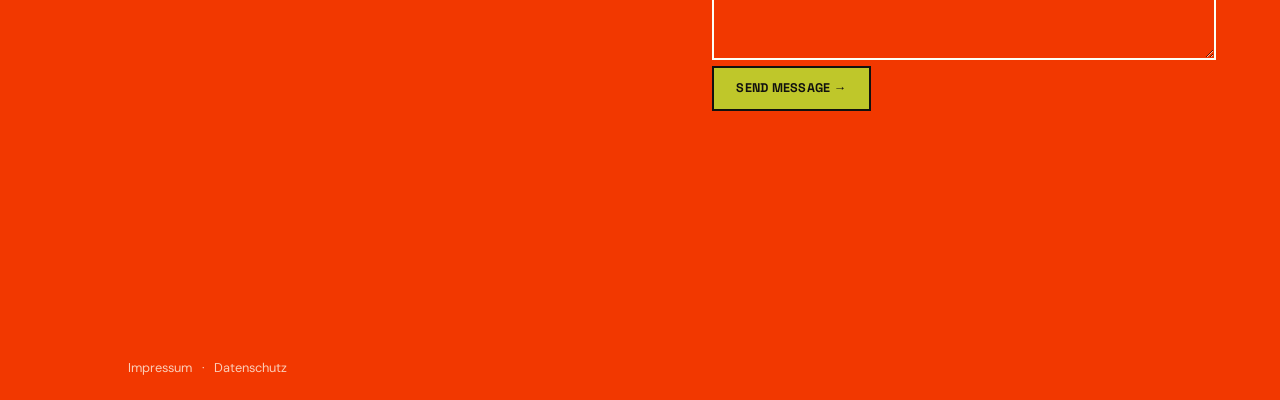
==== commit 5269ad8c: "NEW UPLOAD 04.10." ====
--- a/index.html
+++ b/index.html
@@ -3,6 +3,7 @@
 <head>
   <meta charset="utf-8">
   <meta name="viewport" content="width=device-width, initial-scale=1">
+  <meta http-equiv="Content-Security-Policy" content="default-src 'self'; script-src 'self'; style-src 'self'; img-src 'self' data:; font-src 'self'; connect-src 'self'; base-uri 'self'; form-action 'self'; object-src 'none'">
   <meta name="referrer" content="strict-origin-when-cross-origin">
   <meta name="description" content="LUCAZOE - Portfolio for Social, Product, Web and Media Design.">
   <title>LUCAZOE · Design Portfolio</title>
@@ -18,9 +19,7 @@
   <meta name="twitter:image" content="https://lucazoe.com/images/lucazoe-logo.png">
   <link rel="icon" href="/favicon.png" type="image/png">
   <link rel="apple-touch-icon" href="/apple-touch-icon.png">
-  <link rel="preconnect" href="https://fonts.googleapis.com">
-  <link rel="preconnect" href="https://fonts.gstatic.com" crossorigin>
-  <link rel="stylesheet" href="https://fonts.googleapis.com/css2?family=DM+Sans:wght@400;700&family=Space+Grotesk:wght@300;400;700&display=swap">
+  <link rel="stylesheet" href="fonts/fonts.css">
   <link rel="stylesheet" href="style.css">
   <link rel="stylesheet" href="alt-hero.css">
   <script type="application/ld+json">
--- a/fonts/fonts.css
+++ b/fonts/fonts.css
@@ -0,0 +1,41 @@
+/* Self-hosted replacement for the Google Fonts CDN (DM Sans + Space Grotesk, latin subset). */
+
+@font-face {
+  font-family: 'DM Sans';
+  font-style: normal;
+  font-weight: 400;
+  font-display: swap;
+  src: url('dm-sans-400.woff2') format('woff2');
+}
+
+@font-face {
+  font-family: 'DM Sans';
+  font-style: normal;
+  font-weight: 700;
+  font-display: swap;
+  src: url('dm-sans-700.woff2') format('woff2');
+}
+
+@font-face {
+  font-family: 'Space Grotesk';
+  font-style: normal;
+  font-weight: 300;
+  font-display: swap;
+  src: url('space-grotesk-300.woff2') format('woff2');
+}
+
+@font-face {
+  font-family: 'Space Grotesk';
+  font-style: normal;
+  font-weight: 400;
+  font-display: swap;
+  src: url('space-grotesk-400.woff2') format('woff2');
+}
+
+@font-face {
+  font-family: 'Space Grotesk';
+  font-style: normal;
+  font-weight: 700;
+  font-display: swap;
+  src: url('space-grotesk-700.woff2') format('woff2');
+}
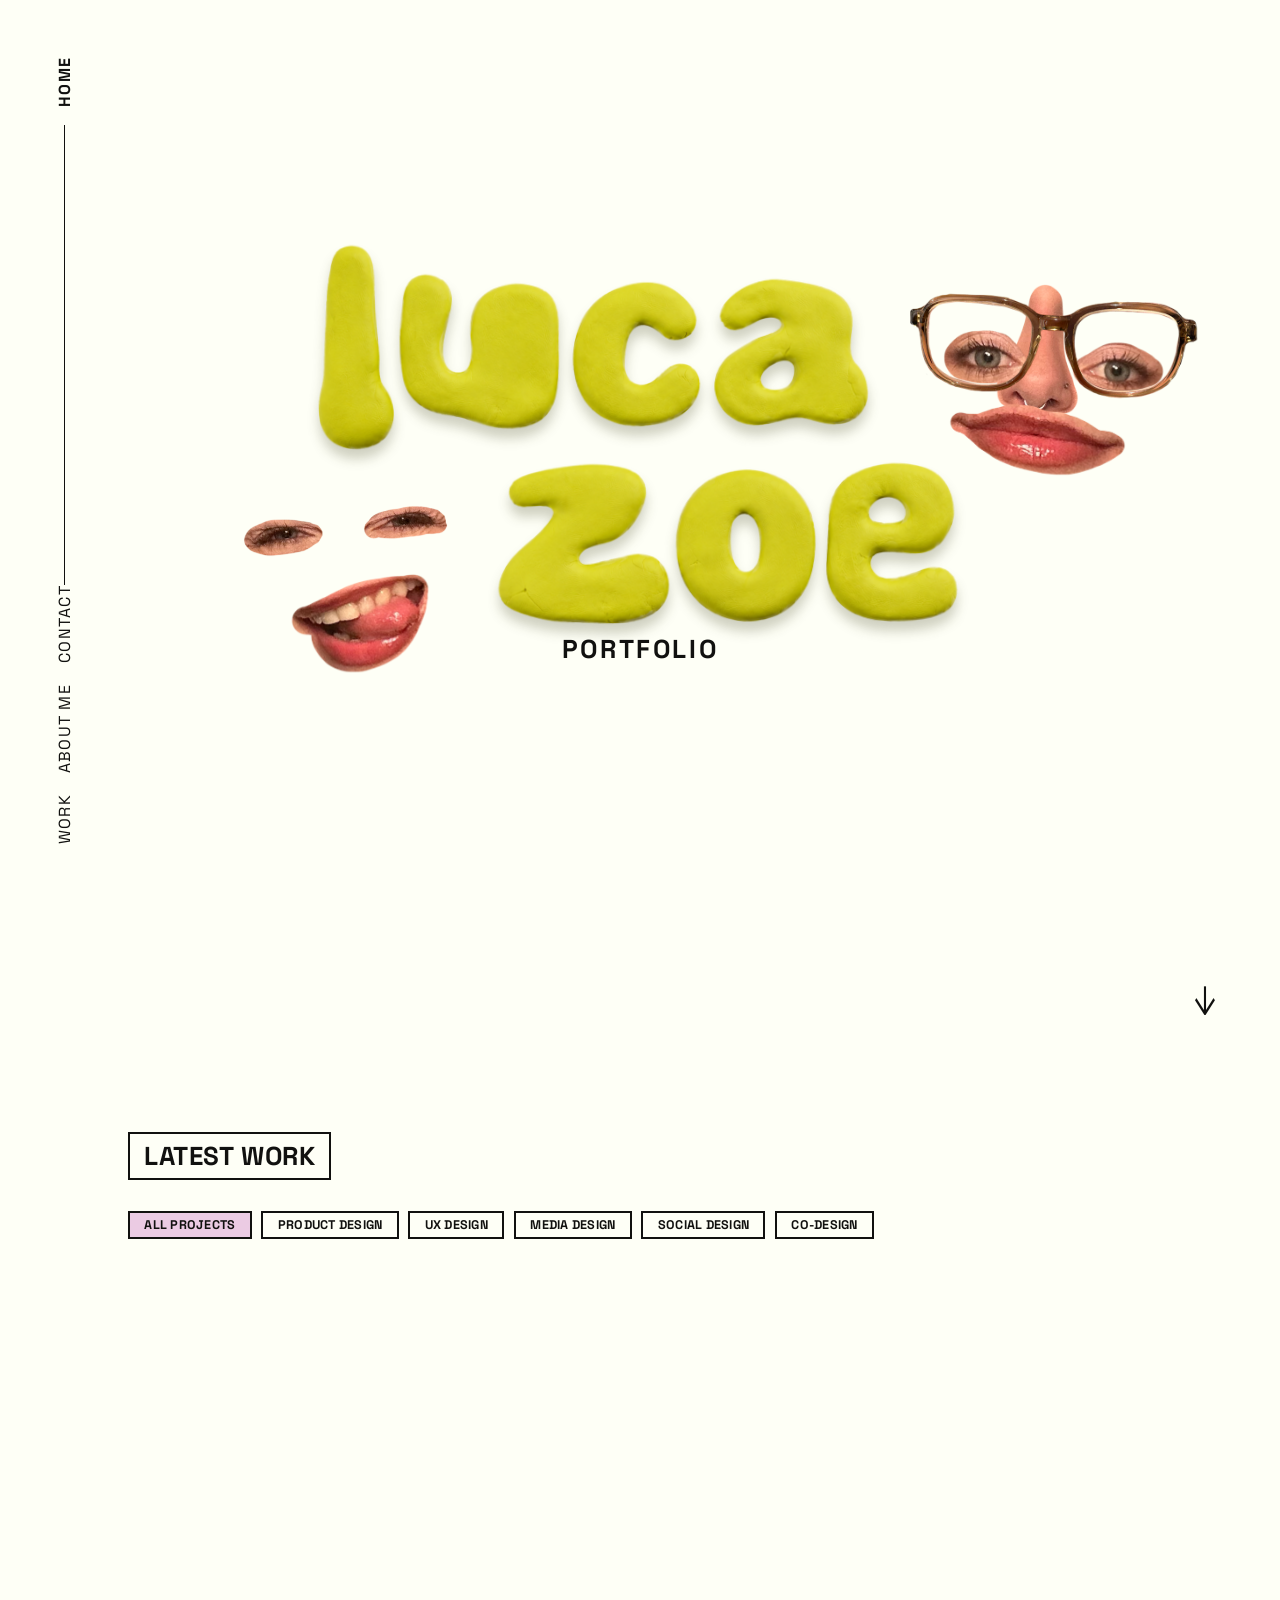
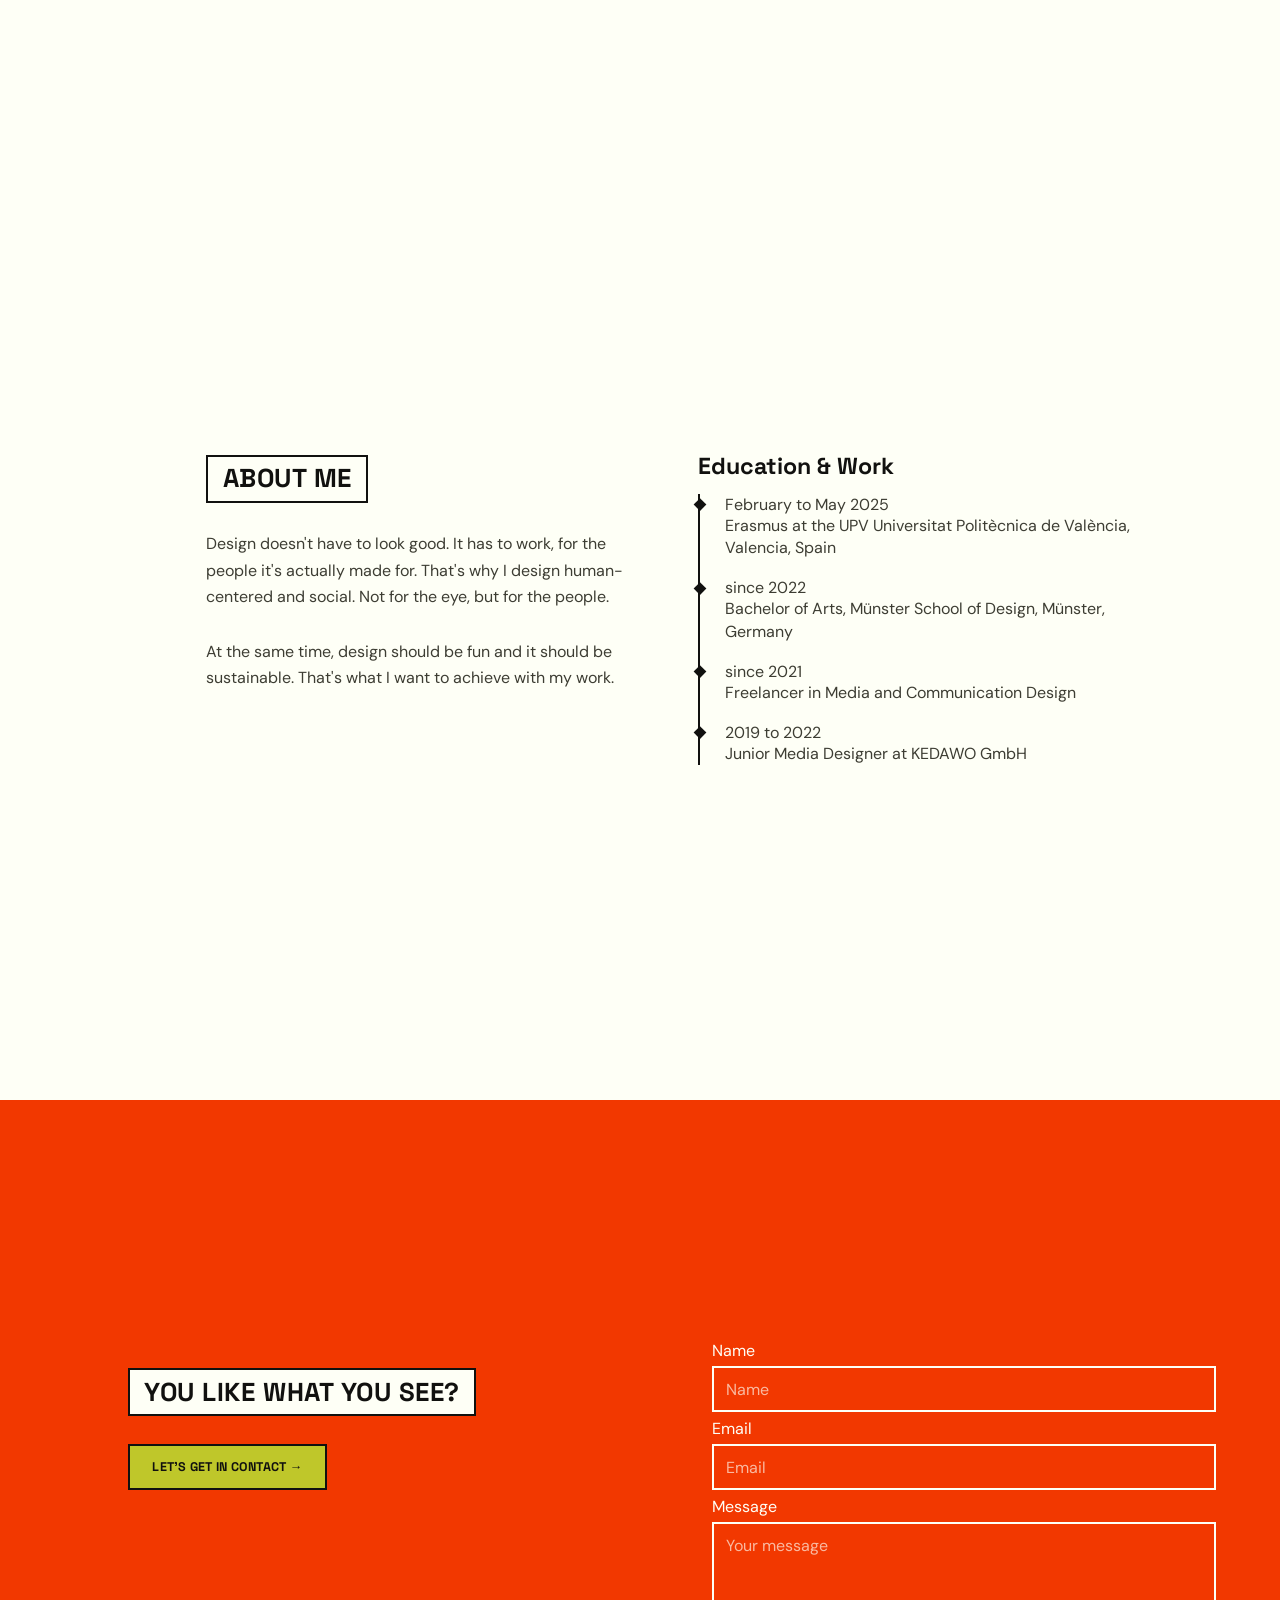
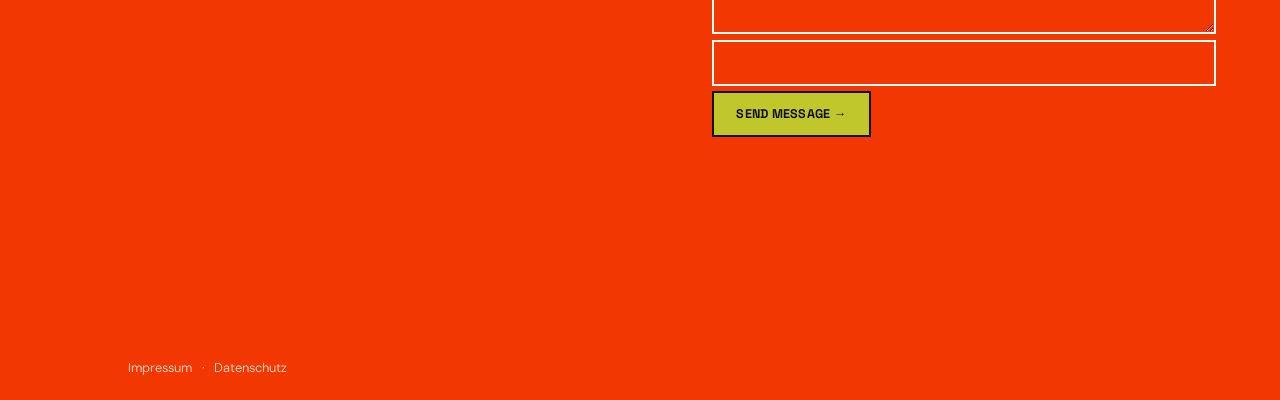
==== commit ac276081: "upload 05.10. 02" ====
--- a/index.html
+++ b/index.html
@@ -3,7 +3,7 @@
 <head>
   <meta charset="utf-8">
   <meta name="viewport" content="width=device-width, initial-scale=1">
-  <meta http-equiv="Content-Security-Policy" content="default-src 'self'; script-src 'self'; style-src 'self'; img-src 'self' data:; font-src 'self'; connect-src 'self'; base-uri 'self'; form-action 'self'; object-src 'none'">
+  <meta http-equiv="Content-Security-Policy" content="default-src 'self'; script-src 'self'; style-src 'self'; img-src 'self' data:; font-src 'self'; connect-src 'self' https://formsubmit.co; base-uri 'self'; form-action 'self'; object-src 'none'">
   <meta name="referrer" content="strict-origin-when-cross-origin">
   <meta name="description" content="LUCAZOE - Portfolio for Social, Product, Web and Media Design.">
   <title>LUCAZOE · Design Portfolio</title>
@@ -168,6 +168,7 @@
         <input id="email" name="email" type="email" placeholder="Email" required>
         <label class="sr-only" for="message">Message</label>
         <textarea id="message" name="message" placeholder="Your message" required></textarea>
+        <input type="text" name="_honey" style="display:none" tabindex="-1" autocomplete="off" aria-hidden="true">
         <button type="submit">Send message &rarr;</button>
         <div class="form-status" role="status" aria-live="polite"></div>
       </form>
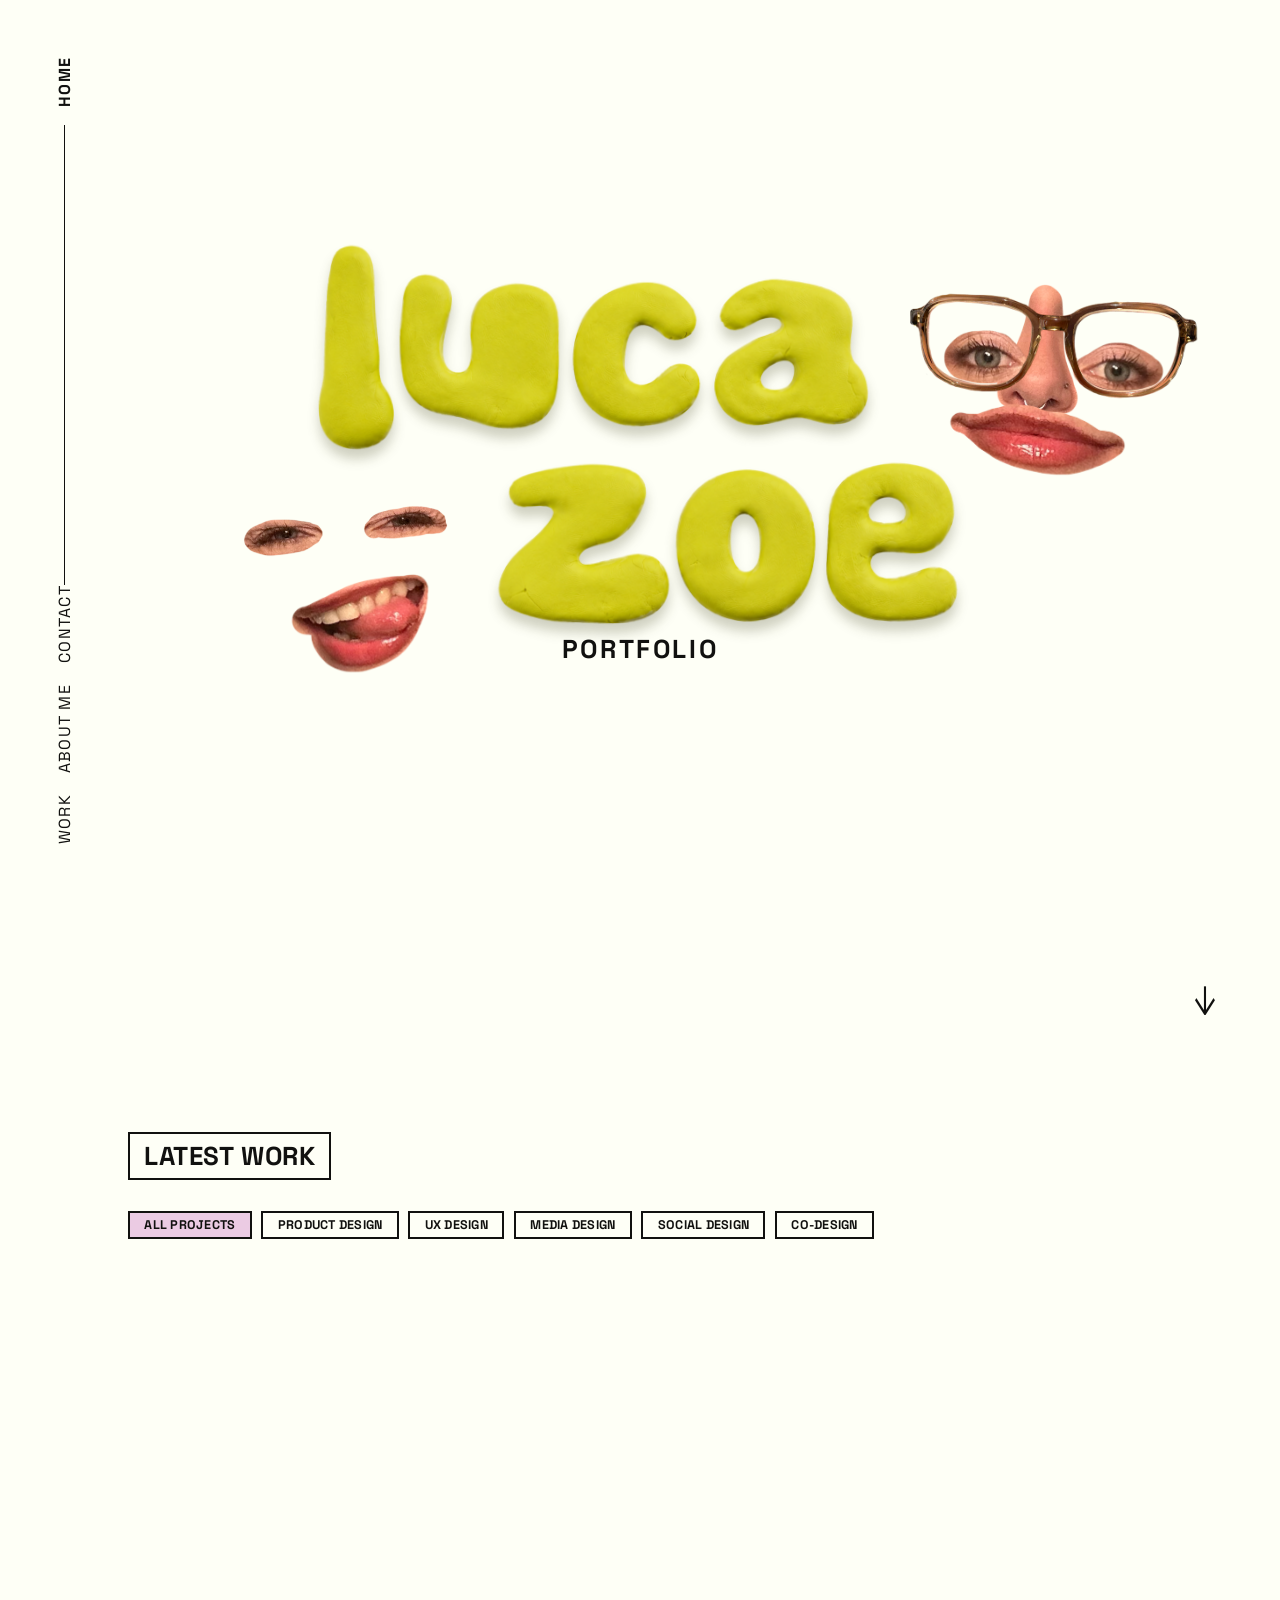
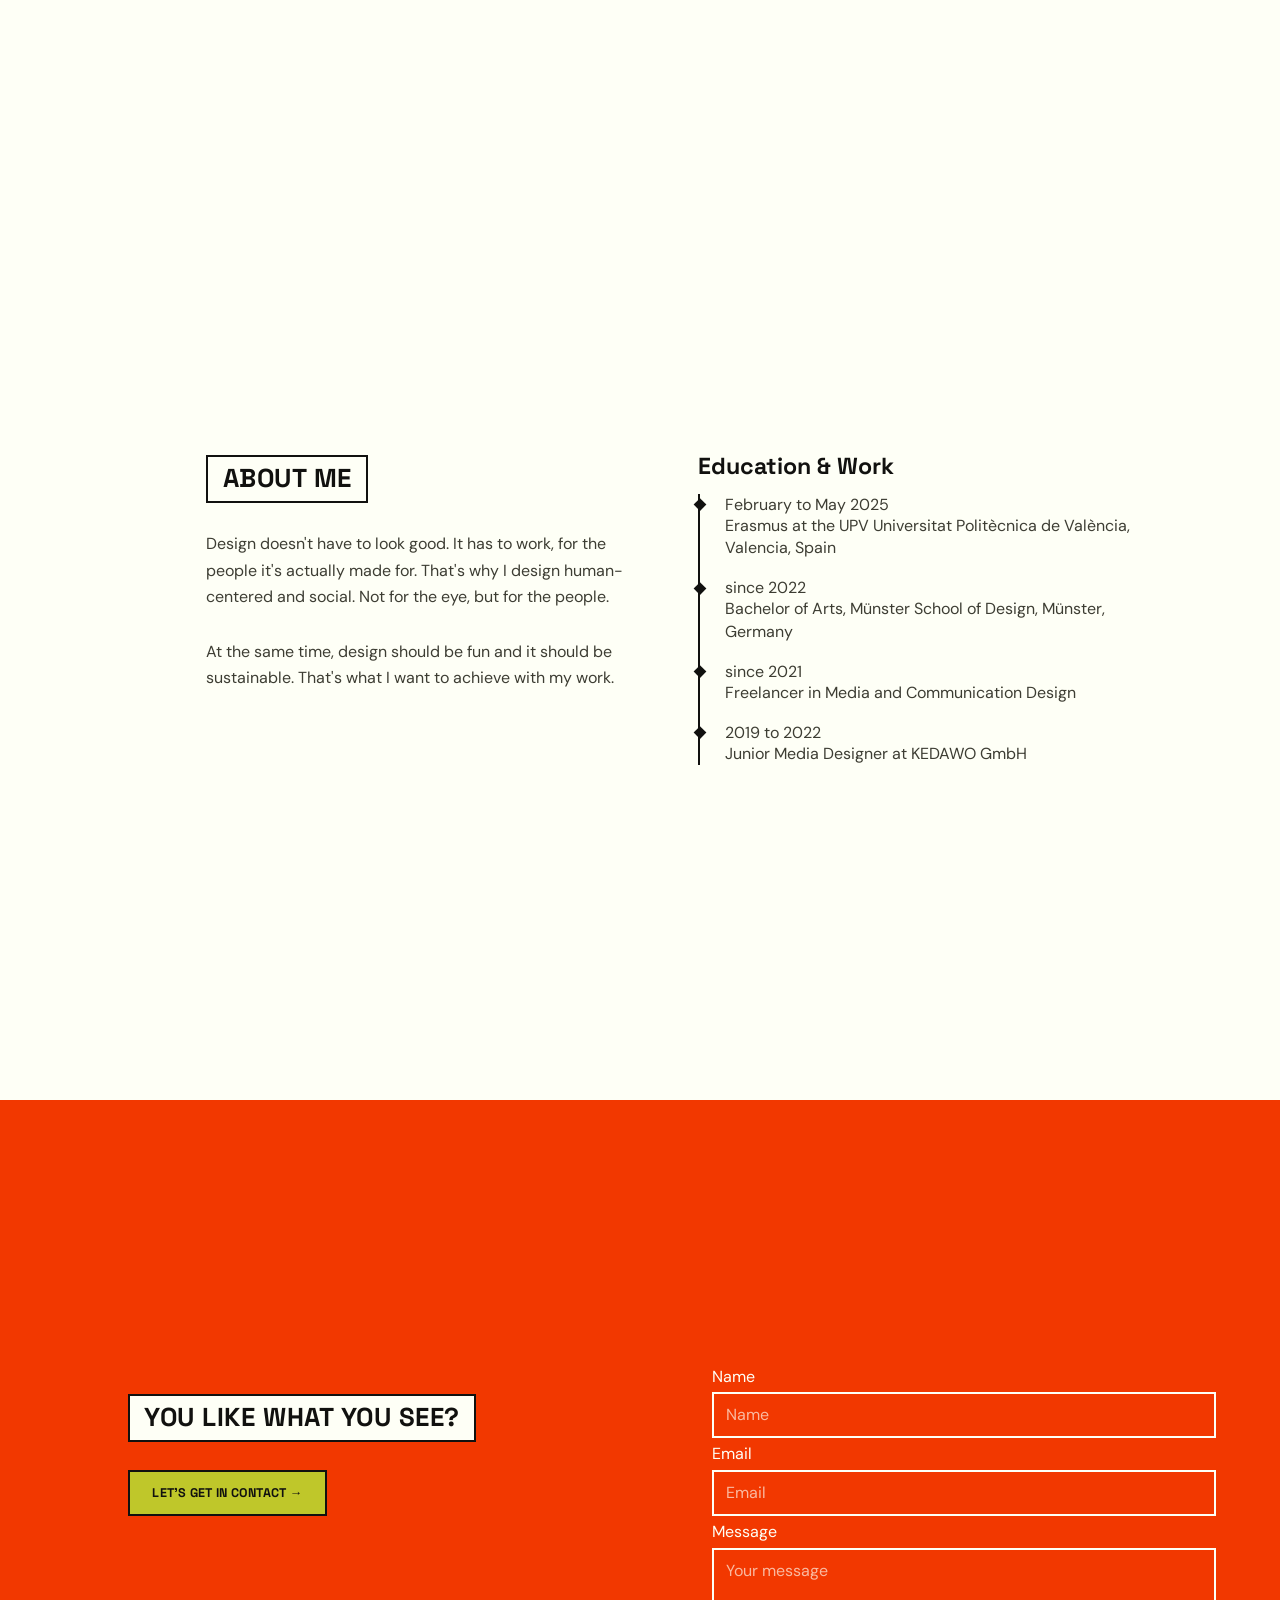
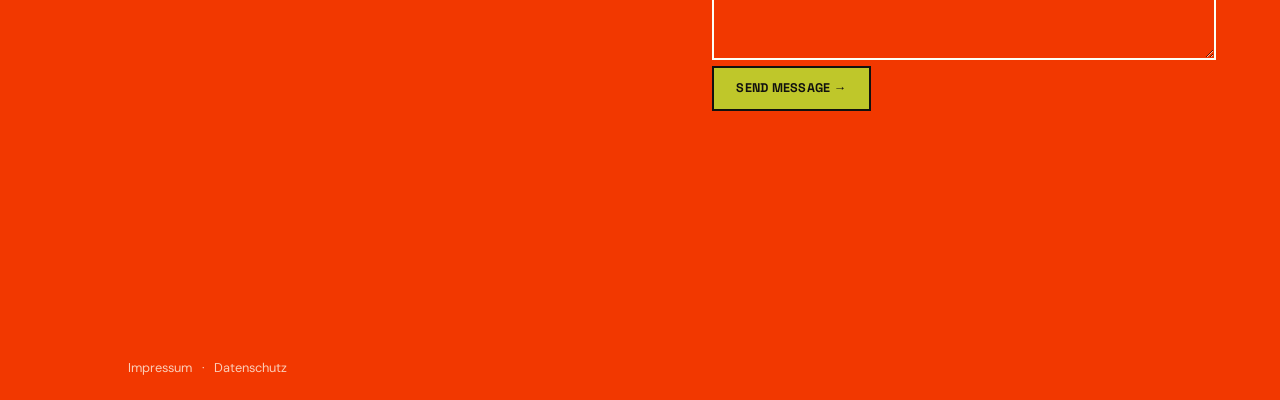
==== commit ed57f19c: "upload 05.10. 03" ====
--- a/index.html
+++ b/index.html
@@ -3,7 +3,7 @@
 <head>
   <meta charset="utf-8">
   <meta name="viewport" content="width=device-width, initial-scale=1">
-  <meta http-equiv="Content-Security-Policy" content="default-src 'self'; script-src 'self'; style-src 'self'; img-src 'self' data:; font-src 'self'; connect-src 'self' https://formsubmit.co; base-uri 'self'; form-action 'self'; object-src 'none'">
+  <meta http-equiv="Content-Security-Policy" content="default-src 'self'; script-src 'self'; style-src 'self'; img-src 'self' data:; font-src 'self'; connect-src 'self'; base-uri 'self'; form-action 'self' https://formsubmit.co; object-src 'none'">
   <meta name="referrer" content="strict-origin-when-cross-origin">
   <meta name="description" content="LUCAZOE - Portfolio for Social, Product, Web and Media Design.">
   <title>LUCAZOE · Design Portfolio</title>
@@ -161,14 +161,15 @@
         <h2 class="section-heading button" id="contact-title">You like what you see?</h2>
         <a class="contact-cta" href="mailto:pumpemedia@gmail.com">Let’s get in Contact &rarr;</a>
       </div>
-      <form class="contact-form">
+      <form class="contact-form" action="https://formsubmit.co/pumpemedia@gmail.com" method="POST">
+        <input type="hidden" name="_subject" value="New message from lucazoe.com">
+        <input type="hidden" name="_next" value="https://lucazoe.com/index.html#contact">
         <label class="sr-only" for="name">Name</label>
         <input id="name" name="name" placeholder="Name" required>
         <label class="sr-only" for="email">Email</label>
         <input id="email" name="email" type="email" placeholder="Email" required>
         <label class="sr-only" for="message">Message</label>
         <textarea id="message" name="message" placeholder="Your message" required></textarea>
-        <input type="text" name="_honey" style="display:none" tabindex="-1" autocomplete="off" aria-hidden="true">
         <button type="submit">Send message &rarr;</button>
         <div class="form-status" role="status" aria-live="polite"></div>
       </form>
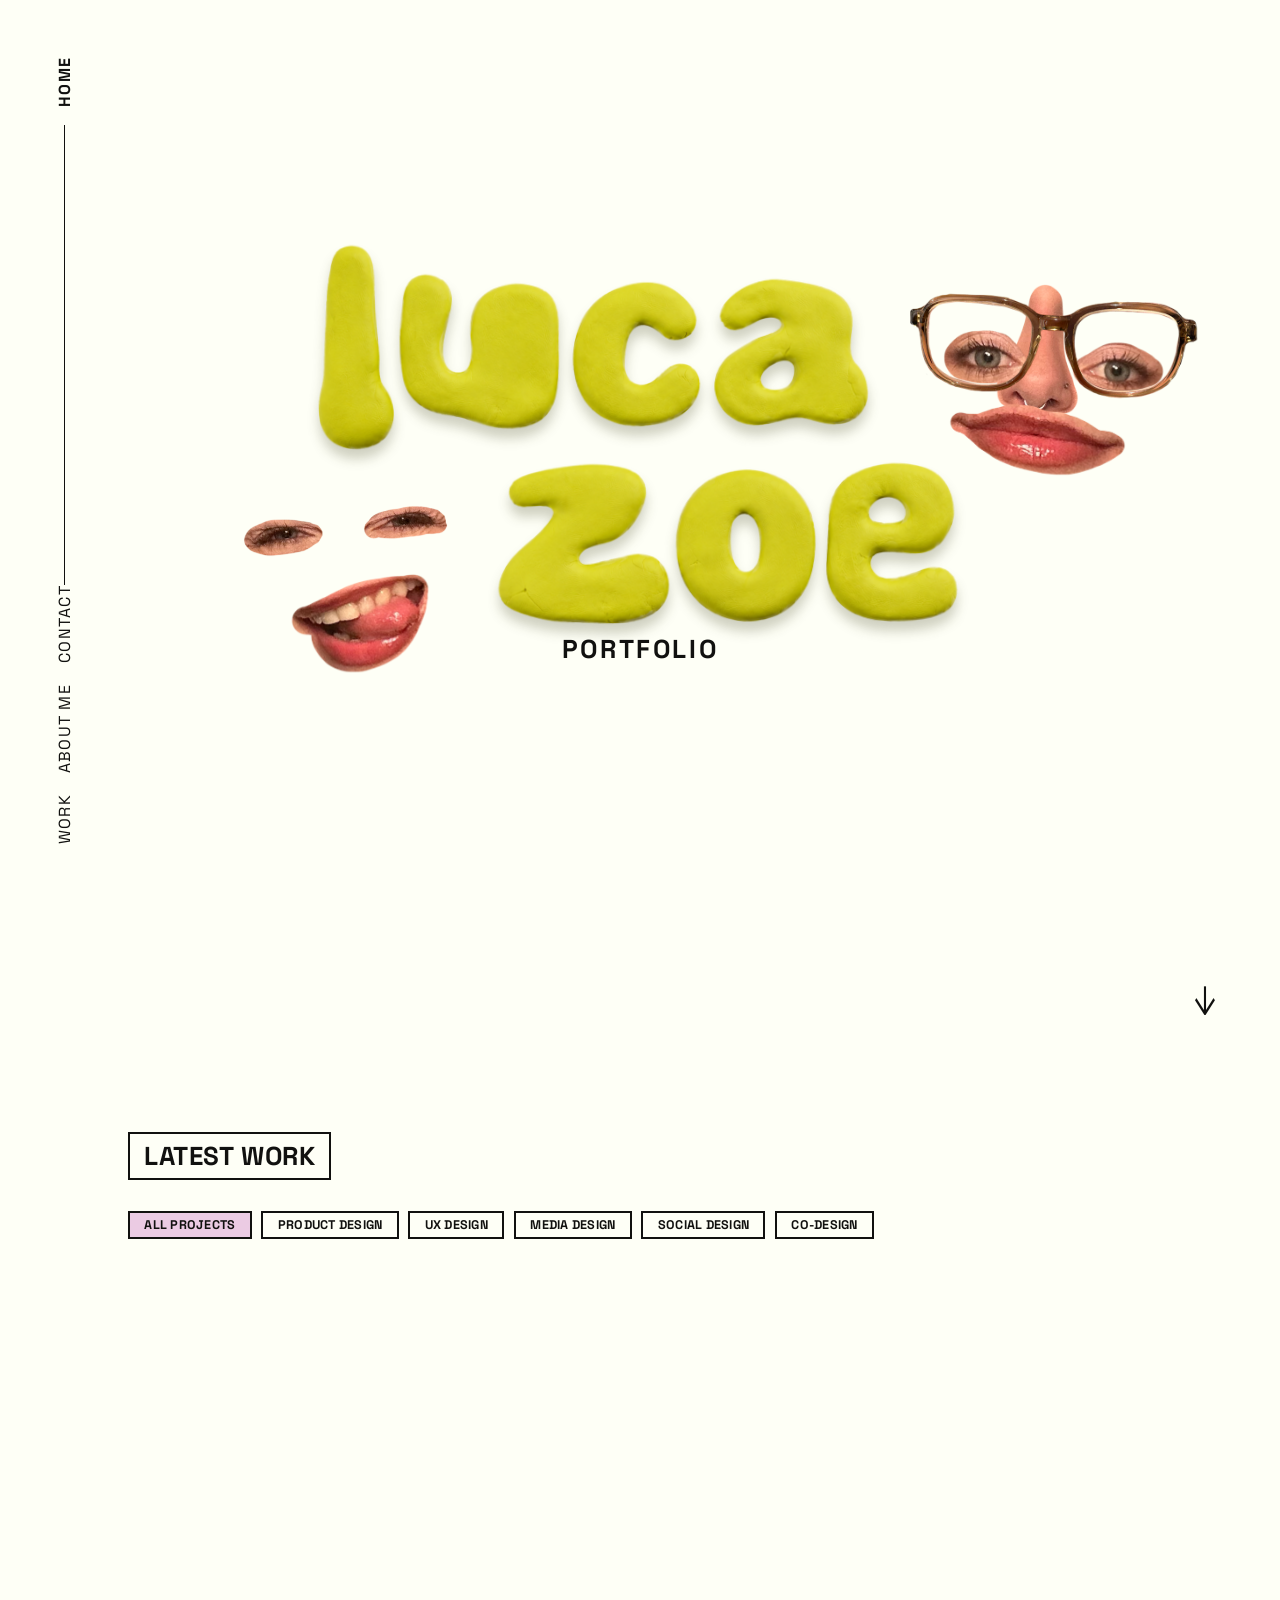
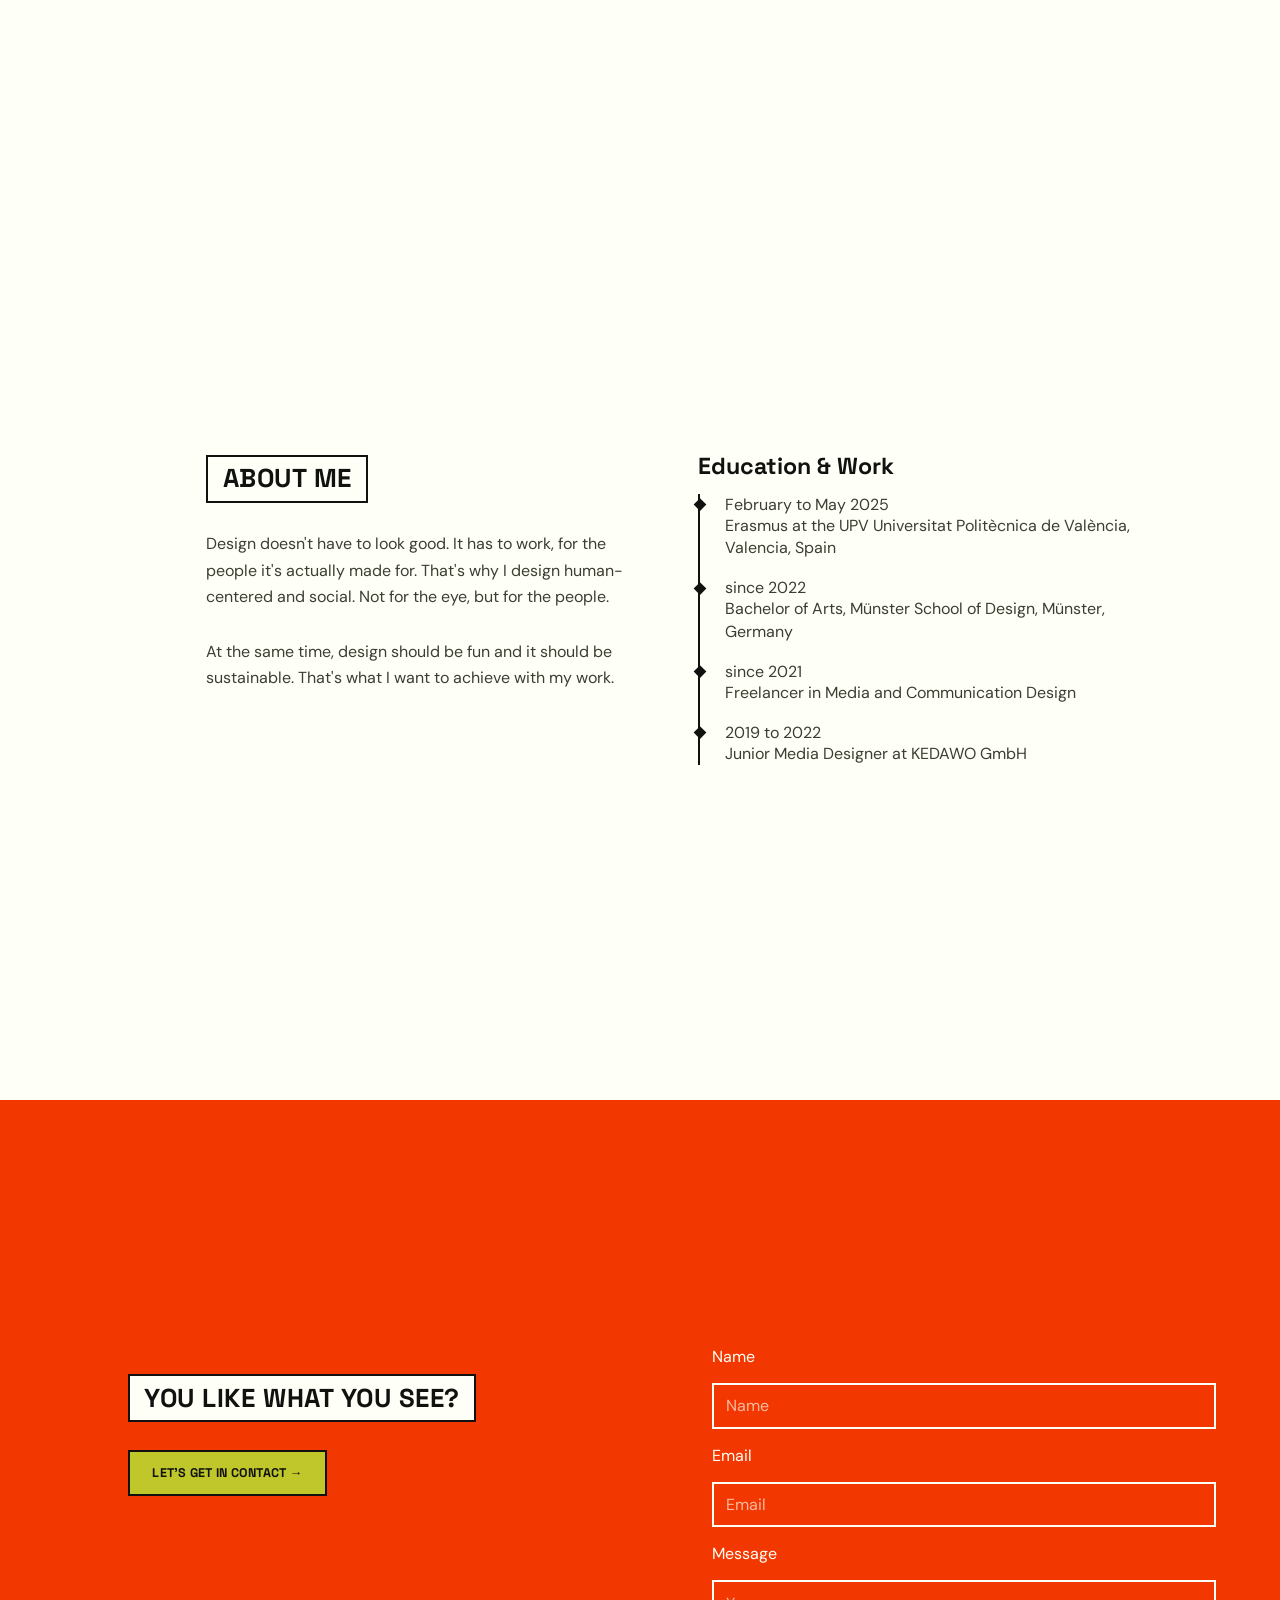
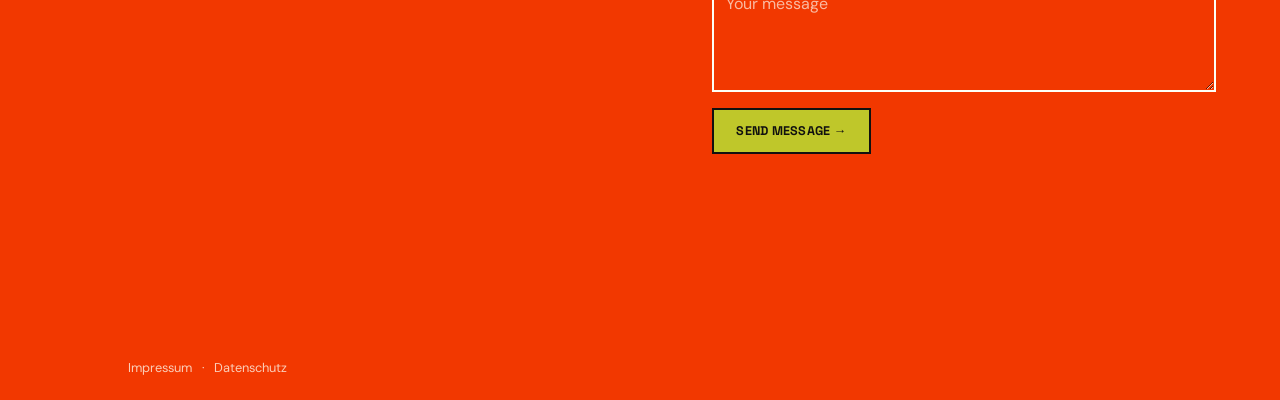
==== commit 087a3bf7: "upload 06.10" ====
--- a/index.html
+++ b/index.html
@@ -171,7 +171,6 @@
         <label class="sr-only" for="message">Message</label>
         <textarea id="message" name="message" placeholder="Your message" required></textarea>
         <button type="submit">Send message &rarr;</button>
-        <div class="form-status" role="status" aria-live="polite"></div>
       </form>
       <div class="contact-legal">
         <a href="impressum.html">Impressum</a>
--- a/style.css
+++ b/style.css
@@ -535,7 +535,7 @@
    instead of a plain underline */
 .contact-cta { display: inline-block; padding: .8rem 1.4rem; background: var(--acid); border: 2px solid var(--ink); color: var(--ink); font: 700 var(--fs-button) var(--font-display); text-transform: uppercase; letter-spacing: .02em; }
 
-.contact-form { display: grid; gap: .35rem; }
+.contact-form { display: grid; gap: 1rem; }
 .contact-form label { color: var(--paper); }
 
 .contact-form input,
@@ -562,7 +562,6 @@
 .contact-legal a { color: inherit; }
 .contact-legal a:hover { color: var(--acid); }
 .contact-face { width: clamp(21.6rem, 32.4vw, 30.6rem); height: auto; transform: rotate(-6deg); filter: drop-shadow(0 .5rem .4rem rgba(0, 0, 0, .25)); }
-.form-status { font-size: .85rem; min-height: 1.3em; }
 
 @media (max-width: 1080px) {
   /* every heading (section titles, the hero's "Portfolio" hint, slider
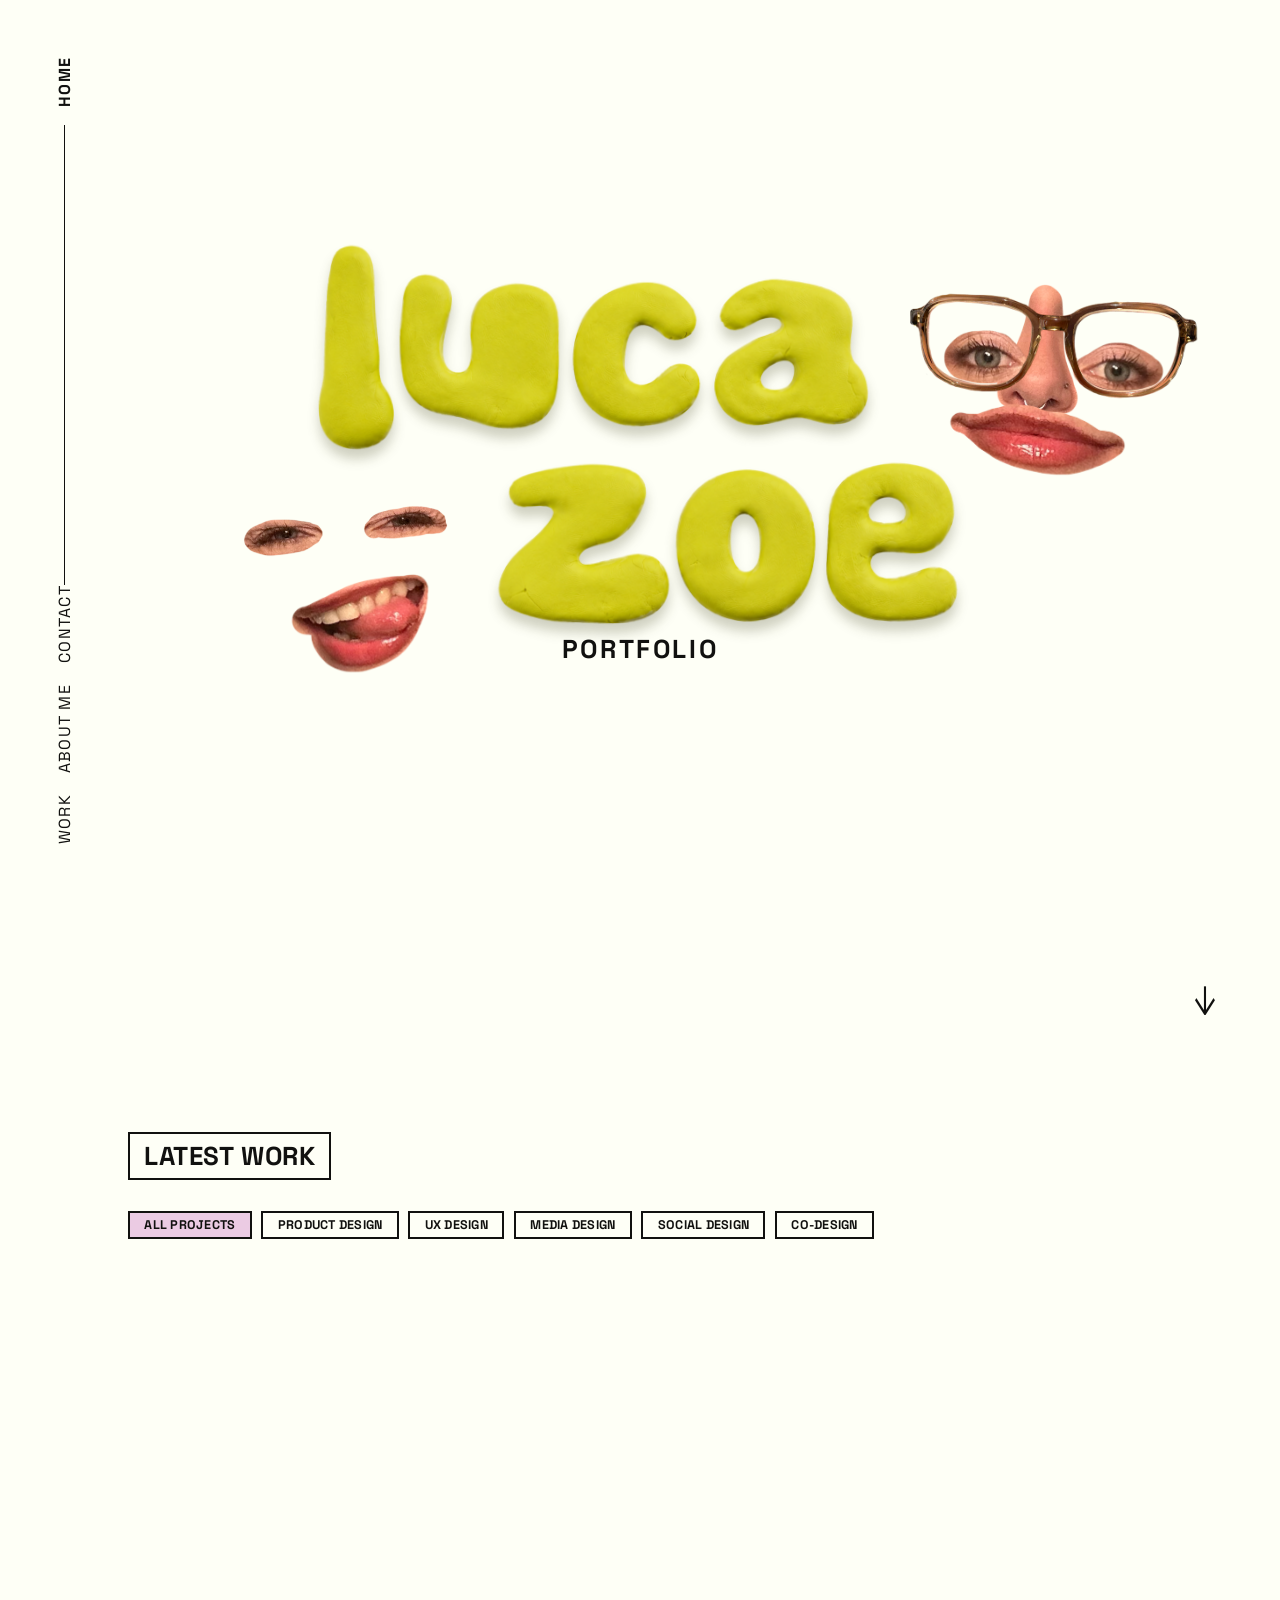
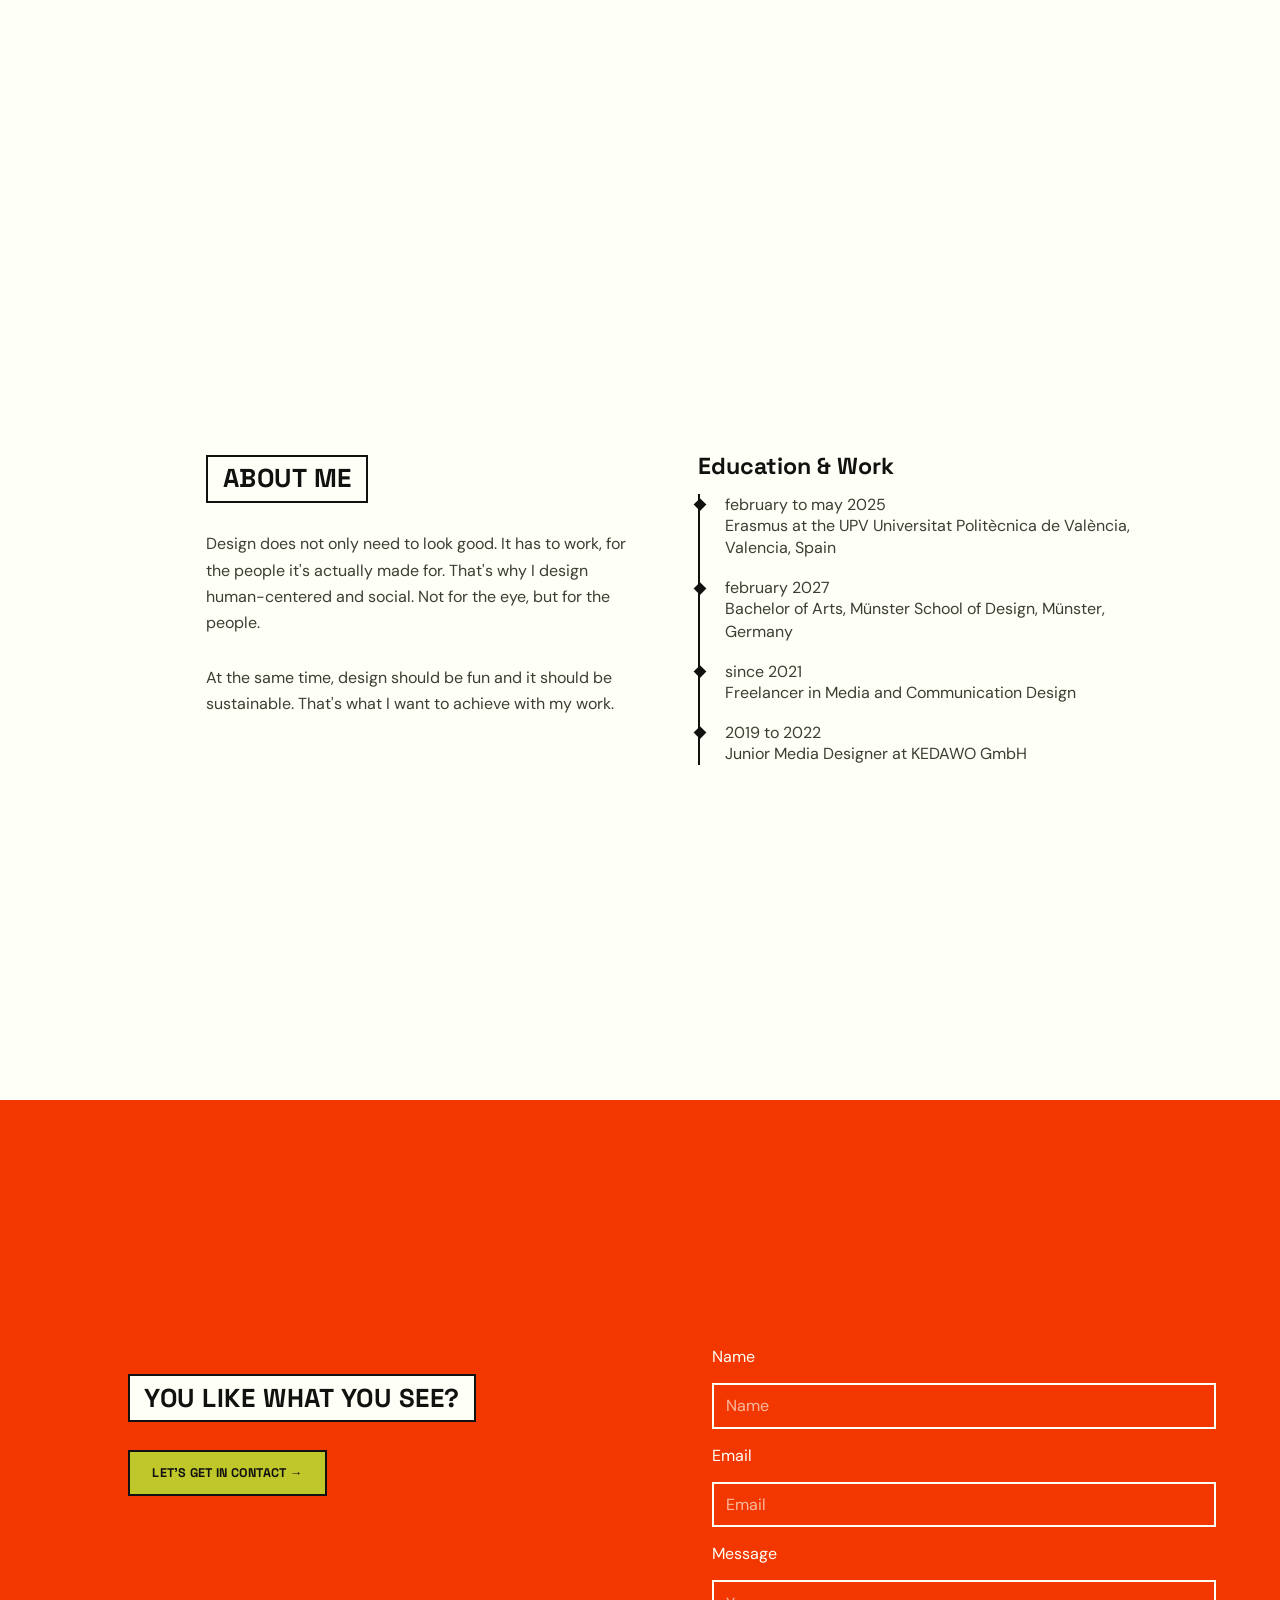
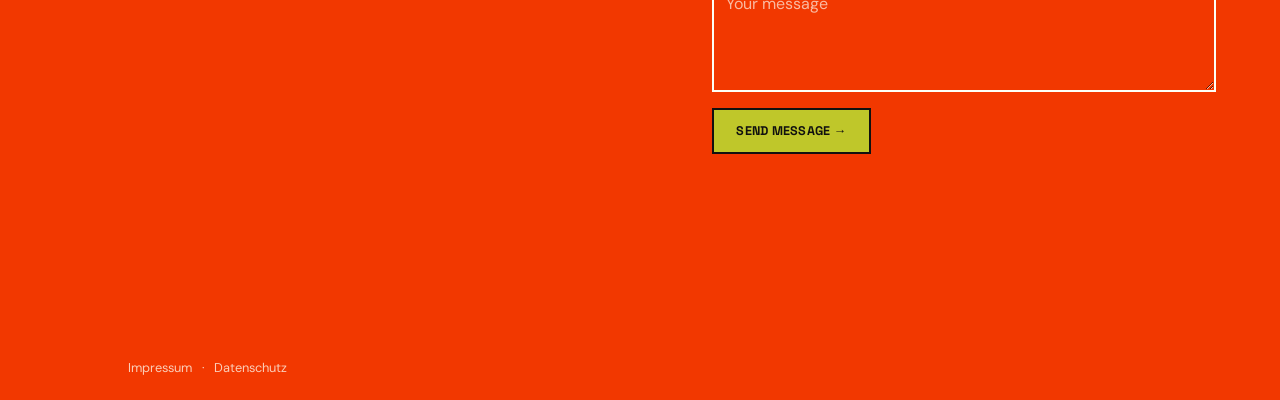
==== commit b708ff07: "index uploaded" ====
--- a/index.html
+++ b/index.html
@@ -123,7 +123,7 @@
 
           <div class="about-columns">
             <div class="about-intro">
-              <p class="about-text">Design doesn't have to look good. It has to work, for the people it's actually made for. That's why I design human-centered and social. Not for the eye, but for the people.</p>
+              <p class="about-text">Design does not only need to look good. It has to work, for the people it's actually made for. That's why I design human-centered and social. Not for the eye, but for the people.</p>
               <p class="about-text">At the same time, design should be fun and it should be sustainable. That's what I want to achieve with my work.</p>
             </div>
 
@@ -132,11 +132,11 @@
                 <h3 class="about-subheading">Education &amp; Work</h3>
                 <ul class="about-timeline">
                   <li>
-                    <span class="about-timeline-date">February to May 2025</span>
+                    <span class="about-timeline-date">february to may 2025</span>
                     <span class="about-timeline-desc">Erasmus at the UPV Universitat Politècnica de València, Valencia, Spain</span>
                   </li>
                   <li>
-                    <span class="about-timeline-date">since 2022</span>
+                    <span class="about-timeline-date">february 2027</span>
                     <span class="about-timeline-desc">Bachelor of Arts, Münster School of Design, Münster, Germany</span>
                   </li>
                   <li>
